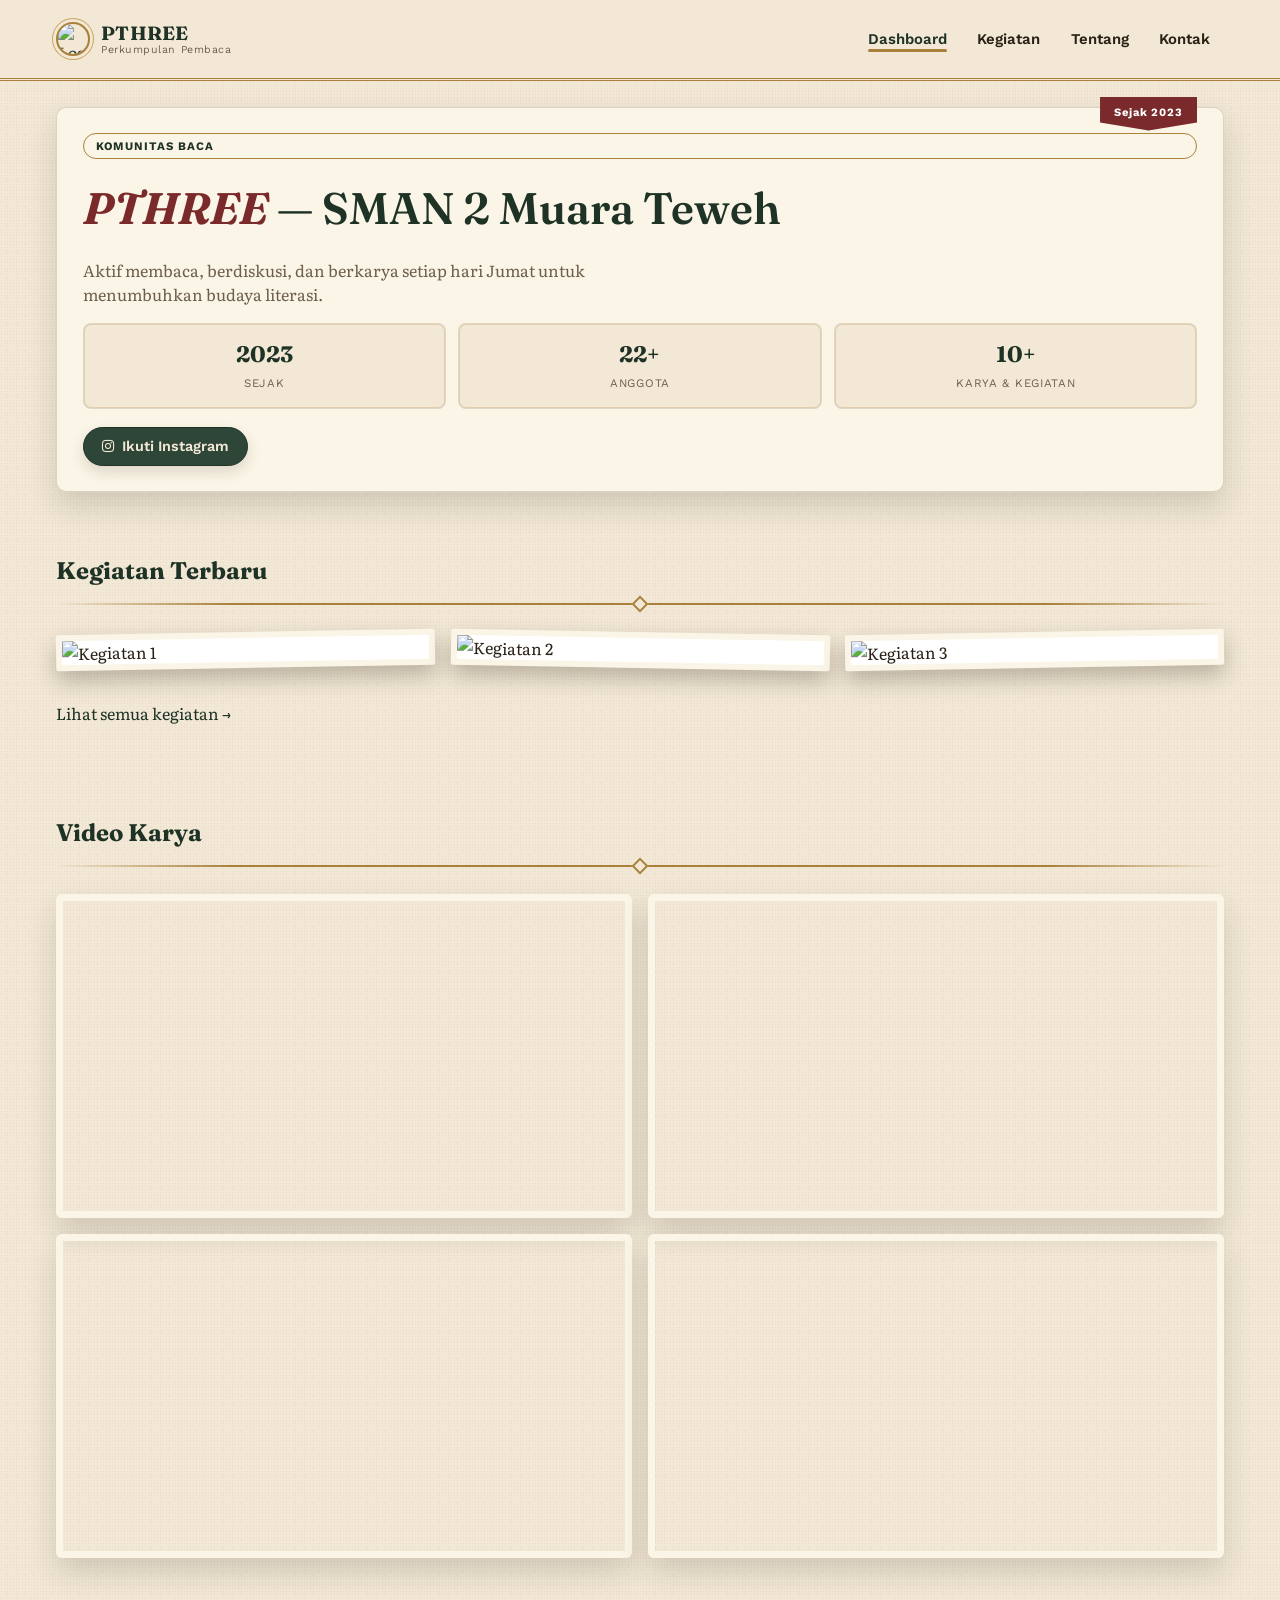
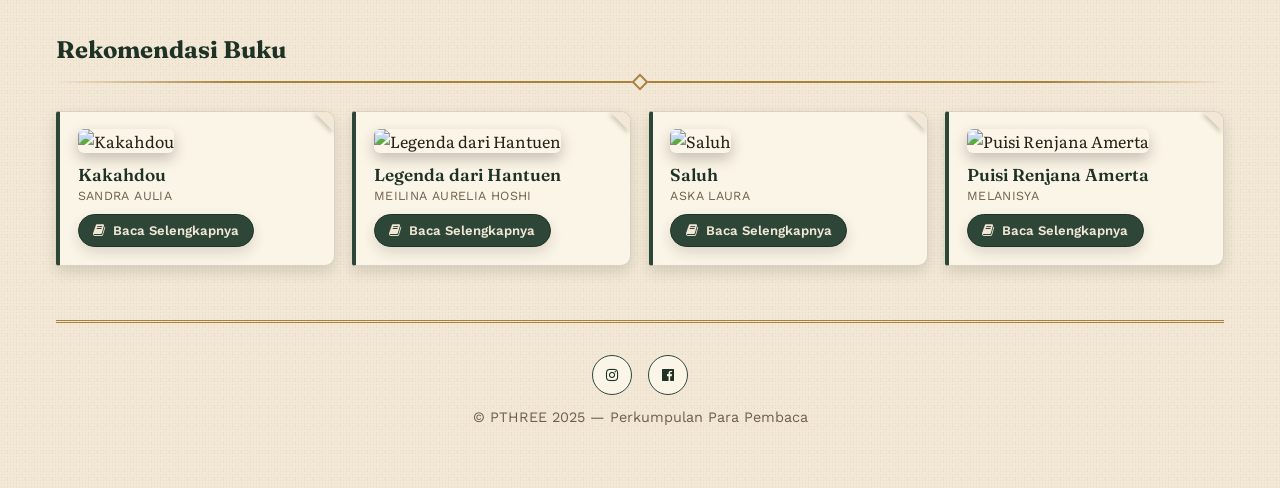
==== index.html @ 8088d846 "update ui" ====
<!DOCTYPE html>
<html lang="id">
<head>
  <meta charset="utf-8" />
  <meta name="viewport" content="width=device-width, initial-scale=1" />
  <title>PTHREE — Dashboard</title>
  <meta name="description" content="Dashboard PTHREE — Komunitas Baca SMAN 2 Muara Teweh">
  <link rel="preconnect" href="https://fonts.googleapis.com"><link rel="preconnect" href="https://fonts.gstatic.com" crossorigin>
  <link href="https://fonts.googleapis.com/css2?family=Fraunces:ital,wght@0,500;0,600;0,700;0,900;1,500;1,600&family=Literata:ital,wght@0,400;0,500;0,600;0,700;1,400&family=Work+Sans:wght@400;500;600;700&display=swap" rel="stylesheet">
  <link rel="stylesheet" href="https://cdnjs.cloudflare.com/ajax/libs/font-awesome/4.7.0/css/font-awesome.min.css">
  <style>
    :root{
      --paper:#F2E8D5; --card:#FBF5E7; --ink:#2A2016; --muted:#6E5F4C;
      --forest:#2E4638; --forest-dark:#1E3226;
      --brass:#A9813C; --brass-light:#C9A360; --burgundy:#7A2A2A;
      --border:1px solid rgba(42,32,22,.16); --border-soft:1px solid rgba(42,32,22,.09);
      --shadow:0 14px 30px rgba(42,32,22,.16); --shadow-sm:0 6px 14px rgba(42,32,22,.14);
      --radius:10px; --container:1200px; --ease:cubic-bezier(.22,.61,.36,1); --topbar-h:78px;
    }
    *{box-sizing:border-box}
    html{scroll-behavior:smooth;scroll-padding-top:var(--topbar-h)}
    body{
      margin:0;font-family:"Literata",Georgia,"Times New Roman",serif;color:var(--ink);
      background-color:var(--paper);
      background-image:
        radial-gradient(rgba(42,32,22,.05) 1px, transparent 1px),
        radial-gradient(rgba(42,32,22,.03) 1px, transparent 1px);
      background-size:3px 3px, 9px 9px; background-position:0 0, 3px 5px;
      max-width:100%;overflow-x:hidden;overscroll-behavior-x:none;touch-action:pan-y;
      -webkit-overflow-scrolling:touch;
    }
    a{color:var(--forest-dark);text-decoration:none} a:hover{text-decoration:underline}
    img,iframe{max-width:100%}
    .container{max-width:var(--container);margin:auto;padding:0 1rem}
    h1,h2,h3{font-family:"Fraunces",Georgia,serif;color:var(--forest-dark);margin:0}

    /* ===== Topbar — perpustakaan ===== */
    .topbar{position:sticky;top:0;z-index:60;background:var(--paper);border-bottom:3px double var(--brass)}
    .topbar-inner{display:flex;align-items:center;justify-content:space-between;min-height:var(--topbar-h)}
    .brand-wrap{display:inline-flex;align-items:center;gap:.7rem;text-decoration:none}
    .brand-logo{width:34px;height:34px;object-fit:cover;border-radius:50%;border:2px solid var(--brass);box-shadow:0 0 0 3px var(--paper),0 0 0 4px var(--brass-light)}
    .brand-block{display:flex;flex-direction:column;line-height:1.05}
    .brand{font-family:"Fraunces",serif;font-weight:700;font-size:1.2rem;color:var(--forest-dark);letter-spacing:.2px}
    .brand-tag{display:none;font-family:"Work Sans",sans-serif;font-size:.66rem;color:var(--muted);letter-spacing:.05em}
    @media (min-width:640px){.brand-tag{display:block}}

    .hamb{width:42px;height:42px;border-radius:8px;border:1px solid var(--brass);display:grid;place-content:center;background:var(--card);cursor:pointer}
    .hamb i{font-size:18px;color:var(--forest-dark)}

    .nav-inline{display:none;align-items:center;gap:.15rem}
    .nav-inline .nav-link{
      display:inline-block;padding:10px 14px;border-radius:6px;font-family:"Work Sans",sans-serif;
      font-weight:600;font-size:.93rem;color:var(--ink);position:relative;text-decoration:none
    }
    .nav-inline .nav-link:hover{background:rgba(46,70,56,.08);text-decoration:none;color:var(--forest-dark)}
    .nav-inline .nav-link.active{color:var(--forest-dark)}
    .nav-inline .nav-link.active::after{
      content:"";position:absolute;left:14px;right:14px;bottom:6px;height:3px;background:var(--brass);border-radius:2px
    }
    @media (min-width:900px){.nav-inline{display:flex}.hamb{display:none}}

    /* Drawer mobile — laci katalog */
    header .mobile-menu{position:fixed;inset:0;z-index:999;transform:none!important;opacity:1!important;background:transparent!important;pointer-events:none;display:block;visibility:hidden}
    header .mobile-menu.open{pointer-events:auto;visibility:visible;z-index:2000!important}
    .mobile-menu__backdrop{position:absolute;inset:0;background:rgba(20,16,10,.55);opacity:0;transition:opacity .25s var(--ease)}
    .mobile-menu.open .mobile-menu__backdrop{opacity:1}
    .mobile-menu__panel{
      position:absolute;top:0;right:0;height:100%;width:min(88vw,380px);
      background:var(--forest-dark);color:var(--paper);
      box-shadow:-16px 0 32px rgba(20,16,10,.35);border-left:3px solid var(--brass);
      transform:translateX(100%);transition:transform .35s var(--ease);
      display:flex;flex-direction:column;padding-bottom:env(safe-area-inset-bottom)
    }
    .mobile-menu.open .mobile-menu__panel{transform:translateX(0)}
    .mobile-menu__bar{display:flex;align-items:center;justify-content:space-between;padding:18px 16px;border-bottom:1px solid rgba(242,232,213,.18);font-family:"Fraunces",serif;font-weight:700}
    .mobile-menu__close{width:38px;height:38px;border-radius:8px;background:rgba(242,232,213,.08);border:1px solid rgba(242,232,213,.25);display:grid;place-content:center;cursor:pointer;color:var(--paper)}
    .mobile-menu__links{display:flex;flex-direction:column;gap:2px;padding:18px 14px 24px;overflow:auto}
    .mobile-menu__links a{
      display:block;padding:14px 12px;color:var(--paper);font-family:"Work Sans",sans-serif;
      font-weight:600;font-size:1.02rem;border-bottom:1px dashed rgba(242,232,213,.22);text-decoration:none
    }
    .mobile-menu__links a:hover{background:rgba(242,232,213,.06)}
    .mobile-menu__links a.active{border-left:3px solid var(--brass);background:rgba(242,232,213,.06);padding-left:9px}
    @media (min-width:900px){.mobile-menu{display:none!important}}
    @media (prefers-reduced-motion:reduce){.mobile-menu__backdrop,.mobile-menu__panel{transition:none}}
    .no-scroll{position:fixed;inset:0;overflow:hidden}

    /* ===== Konten ===== */
    main{padding:1rem 0}
    .section{padding:2.4rem 0}
    .sep{position:relative;height:2px;margin:1.1rem 0 1.7rem;background:linear-gradient(90deg,transparent,var(--brass) 15%,var(--brass) 85%,transparent)}
    .sep::after{content:"";position:absolute;left:50%;top:50%;width:8px;height:8px;background:var(--paper);border:2px solid var(--brass);transform:translate(-50%,-50%) rotate(45deg)}

    .eyebrow{
      display:inline-block;font-family:"Work Sans",sans-serif;font-weight:700;font-size:.72rem;
      letter-spacing:.09em;text-transform:uppercase;color:var(--forest-dark);
      background:var(--card);border:1px solid var(--brass);border-radius:999px;padding:.3rem .8rem
    }

    .hero{display:grid;gap:1rem;grid-template-columns:1fr;align-items:center;padding:1.6rem 0}
    .hero-card{
      background:var(--card);border:var(--border);border-radius:var(--radius);padding:1.6rem;
      display:grid;gap:1.1rem;box-shadow:var(--shadow);position:relative
    }
    .hero-card::before{
      content:"Sejak 2023";position:absolute;top:-11px;right:26px;background:var(--burgundy);color:#fff;
      font-family:"Work Sans",sans-serif;font-size:.7rem;font-weight:700;letter-spacing:.08em;
      padding:9px 14px 12px;box-shadow:var(--shadow-sm);
      clip-path:polygon(0 0,100% 0,100% 76%,50% 100%,0 76%)
    }
    .hero h1{font-size:clamp(1.9rem,2.2vw + 1rem,2.9rem);margin:.3rem 0;font-weight:600}
    .hero h1 b{font-style:italic;font-weight:700;color:var(--burgundy)}
    .hero p{color:var(--muted);margin:0;max-width:56ch}
    .stats{display:grid;gap:.8rem;grid-template-columns:repeat(3,1fr)}
    .stat{background:var(--paper);border:var(--border-soft);border-radius:8px;padding:1rem;text-align:center;box-shadow:inset 0 0 0 1px rgba(169,129,60,.25)}
    .stat b{display:block;font-family:"Fraunces",serif;font-size:1.4rem;color:var(--forest-dark)}
    .stat span{font-family:"Work Sans",sans-serif;font-size:.72rem;color:var(--muted);text-transform:uppercase;letter-spacing:.06em}

    .btn{
      display:inline-flex;align-items:center;gap:.5rem;background:var(--forest);color:var(--paper);
      border:1px solid var(--forest-dark);padding:.65rem 1.15rem;border-radius:999px;
      font-family:"Work Sans",sans-serif;font-weight:600;font-size:.9rem;text-decoration:none;
      box-shadow:var(--shadow-sm);transition:background .25s,transform .2s
    }
    .btn:hover{background:var(--forest-dark);text-decoration:none;transform:translateY(-1px)}

    .masonry{column-count:1;column-gap:1rem}
    .masonry img{width:100%;display:block;margin:0 0 1.1rem;border:6px solid var(--card);border-radius:2px;box-shadow:0 10px 22px rgba(42,32,22,.28);background:#fff}
    .masonry img:nth-child(odd){transform:rotate(-1deg)}
    .masonry img:nth-child(even){transform:rotate(1deg)}
    .masonry img:hover{transform:rotate(0);transition:transform .25s var(--ease)}
    @media (min-width:640px){.masonry{column-count:2}}
    @media (min-width:1024px){.masonry{column-count:3}}

    .video-grid{display:grid;gap:1rem;grid-template-columns:1fr}
    .video-grid iframe{width:100%;aspect-ratio:16/9;border:7px solid var(--card);border-radius:6px;box-shadow:var(--shadow)}
    @media (min-width:768px){.video-grid{grid-template-columns:1fr 1fr}}

    .book-grid{display:grid;gap:1.1rem;grid-template-columns:repeat(auto-fit,minmax(220px,1fr))}
    .book{
      background:var(--card);border:var(--border);border-left:4px solid var(--forest);
      border-radius:3px 10px 10px 3px;padding:1.1rem;box-shadow:var(--shadow-sm);
      position:relative;overflow:hidden;transition:transform .2s
    }
    .book:hover{transform:translateY(-3px)}
    .book::after{
      content:"";position:absolute;top:0;right:0;width:0;height:0;
      border-style:solid;border-width:0 20px 20px 0;border-color:transparent var(--paper) transparent transparent;
      filter:drop-shadow(-2px 2px 2px rgba(42,32,22,.2))
    }
    .book img{width:100%;border-radius:6px;aspect-ratio:3/4;object-fit:cover;box-shadow:0 6px 14px rgba(42,32,22,.25)}
    .book h3{margin:.7rem 0 .15rem;font-size:1.08rem;font-weight:600}
    .book p{margin:0;color:var(--muted);font-family:"Work Sans",sans-serif;font-size:.78rem;letter-spacing:.03em;text-transform:uppercase}
    .book .btn{margin-top:.7rem;font-size:.82rem;padding:.5rem .9rem}

    footer{text-align:center;padding:2rem 0 3rem;color:var(--muted);border-top:3px double var(--brass);margin-top:1rem;font-family:"Work Sans",sans-serif;font-size:.9rem}
    .social{margin-bottom:.6rem}
    .social a{margin:0 .35rem;display:inline-grid;place-content:center;width:40px;height:40px;border-radius:50%;border:1px solid var(--forest);color:var(--forest-dark);background:var(--card);transition:background .2s,color .2s}
    .social a:hover{background:var(--forest);color:var(--paper)}

    .reveal{opacity:0;transform:translateY(14px);transition:opacity .55s var(--ease),transform .55s var(--ease)}
    .reveal.visible{opacity:1;transform:none}
    .reveal-stagger>*{opacity:0;transform:translateY(12px);transition:opacity .6s var(--ease),transform .6s var(--ease)}
    .reveal-stagger.visible>*{opacity:1;transform:none}
    .reveal-stagger.visible>*:nth-child(1){transition-delay:.05s}
    .reveal-stagger.visible>*:nth-child(2){transition-delay:.12s}
    .reveal-stagger.visible>*:nth-child(3){transition-delay:.19s}
    .reveal-stagger.visible>*:nth-child(4){transition-delay:.26s}
    .reveal-stagger.visible>*:nth-child(5){transition-delay:.33s}
    body.page-enter{animation:pageIn .35s var(--ease) both}
    body.page-exit{animation:pageOut .22s var(--ease) both}
    @keyframes pageIn{from{opacity:0;transform:translateY(8px)}to{opacity:1;transform:none}}
    @keyframes pageOut{to{opacity:0;transform:translateY(6px)}}

    @media (max-width:899.98px){
      .topbar{position:fixed!important;top:0;left:0;right:0;z-index:1000}
      body{padding-top:var(--topbar-h)}
    }

    #backToTop{
      position:fixed;bottom:24px;right:24px;width:46px;height:52px;border:none;cursor:pointer;
      background:var(--forest);color:var(--paper);font-size:17px;box-shadow:var(--shadow-sm);
      opacity:0;visibility:hidden;transition:opacity .3s,visibility .3s,transform .3s;z-index:1000;
      clip-path:polygon(0 0,100% 0,100% 100%,50% 86%,0 100%);border-radius:6px 6px 0 0
    }
    #backToTop:hover{background:var(--forest-dark);transform:translateY(-3px)}
    #backToTop.show{opacity:1;visibility:visible}
  </style>
</head>
<body>
  <header class="topbar">
    <div class="container topbar-inner">
      <a href="index.html" class="brand-wrap" aria-label="Beranda PTHREE">
        <img src="https://i.imgur.com/u2k2fsE.jpg" alt="Logo PTHREE" class="brand-logo">
        <span class="brand-block"><span class="brand">PTHREE</span><span class="brand-tag">Perkumpulan Pembaca</span></span>
      </a>

      <nav class="nav-inline" aria-label="Navigasi utama">
        <a class="nav-link active" href="index.html" aria-current="page">Dashboard</a>
        <a class="nav-link" href="kegiatan.html">Kegiatan</a>
        <a class="nav-link" href="tentang.html">Tentang</a>
        <a class="nav-link" href="kontak.html">Kontak</a>
      </nav>

      <button class="hamb" id="hamb" aria-label="Buka menu" aria-controls="menu" aria-expanded="false">
        <i class="fa fa-bars"></i>
      </button>
    </div>

    <nav class="mobile-menu" id="menu" aria-label="Navigasi seluler" aria-hidden="true">
      <div class="mobile-menu__backdrop" data-close></div>
      <div class="mobile-menu__panel" role="dialog" aria-modal="true" aria-labelledby="mobileMenuTitle">
        <div class="mobile-menu__bar">
          <strong id="mobileMenuTitle">PTHREE</strong>
          <button class="mobile-menu__close" id="closeMenu" aria-label="Tutup menu" data-close>
            <i class="fa fa-close" aria-hidden="true"></i>
          </button>
        </div>
        <div class="mobile-menu__links">
          <a class="active" href="index.html" aria-current="page">Dashboard</a>
          <a href="kegiatan.html">Kegiatan</a>
          <a href="tentang.html">Tentang</a>
          <a href="kontak.html">Kontak</a>
        </div>
      </div>
    </nav>
  </header>

  <main class="container">
    <!-- HERO -->
    <section class="hero reveal-stagger" id="home">
      <div class="hero-card reveal-stagger">
        <span class="eyebrow reveal">Komunitas Baca</span>
        <h1 class="reveal"><b>PTHREE</b> — SMAN 2 Muara Teweh</h1>
        <p class="reveal">Aktif membaca, berdiskusi, dan berkarya setiap hari Jumat untuk menumbuhkan budaya literasi.</p>
        <div class="stats reveal-stagger">
          <div class="stat"><b>2023</b><span>Sejak</span></div>
          <div class="stat"><b>22+</b><span>Anggota</span></div>
          <div class="stat"><b>10+</b><span>Karya & Kegiatan</span></div>
        </div>
        <div class="reveal"><a class="btn" href="https://www.instagram.com/pthree.smada" target="_blank" rel="noopener"><i class="fa fa-instagram"></i> Ikuti Instagram</a></div>
      </div>
    </section>

    <!-- KEGIATAN (ringkas) -->
    <section class="section reveal" id="kegiatan">
      <h2>Kegiatan Terbaru</h2>
      <div class="sep"></div>
      <div class="masonry">
        <img src="https://ik.imagekit.io/3fgrgeqi6z/WhatsApp%20Image%202025-02-06%20at%2013.58.08_e13edae4.jpg?updatedAt=1761223838127" alt="Kegiatan 1" loading="lazy" decoding="async">
        <img src="https://ik.imagekit.io/3fgrgeqi6z/WhatsApp%20Image%202024-11-26%20at%2016.50.57_e0c09027.jpg?updatedAt=1761224200756" alt="Kegiatan 2" loading="lazy" decoding="async">
        <img src="https://i.imgur.com/VwV8I4m.jpeg" alt="Kegiatan 3" loading="lazy" decoding="async">
      </div>
      <p><a href="kegiatan.html">Lihat semua kegiatan →</a></p>
    </section>

    <!-- KARYA (YouTube) -->
    <section class="section reveal" id="karya">
      <h2>Video Karya</h2>
      <div class="sep"></div>
      <div class="video-grid reveal-stagger">
        <iframe loading="lazy" src="https://www.youtube.com/embed/L-dse6L49-k" title="Video 1 PTHREE" allow="accelerometer; clipboard-write; encrypted-media; gyroscope; picture-in-picture; web-share" allowfullscreen></iframe>
        <iframe loading="lazy" src="https://www.youtube.com/embed/Ag1SyxpAzCU" title="Video 2 PTHREE" allow="accelerometer; clipboard-write; encrypted-media; gyroscope; picture-in-picture; web-share" allowfullscreen></iframe>
        <iframe loading="lazy" src="https://www.youtube.com/embed/gSqJbFacvMM?si=sKNXov8zYvpnju9w" title="Video 3 PTHREE" allow="accelerometer; clipboard-write; encrypted-media; gyroscope; picture-in-picture; web-share" allowfullscreen></iframe>
        <iframe loading="lazy" src="https://www.youtube.com/embed/PxhBMUCStkA" title="Video 3 PTHREE" allow="accelerometer; clipboard-write; encrypted-media; gyroscope; picture-in-picture; web-share" allowfullscreen></iframe>
      </div>
    </section>

    <!-- REKOMENDASI BUKU -->
    <section class="section reveal" id="buku">
      <h2>Rekomendasi Buku</h2>
      <div class="sep"></div>
      <div class="book-grid reveal-stagger">
        <article class="book">
          <img src="https://i.imgur.com/WokBkPp.jpeg" alt="Kakahdou" loading="lazy" decoding="async">
          <h3>Kakahdou</h3>
          <p>Sandra Aulia</p>
          <a class="btn" href="https://read.bookcreator.com/library/-O89XanKt2l1UbYrNg1B/book/9NmOUzEIRSGPL139h8eQqw/W6RE4i3pRWmgth-Z_l5oyg" target="_blank" rel="noopener">
            <i class="fa fa-book"></i> Baca Selengkapnya
          </a>
        </article>

        <article class="book">
          <img src="https://i.imgur.com/l7TcVrm.jpeg" alt="Legenda dari Hantuen" loading="lazy" decoding="async">
          <h3>Legenda dari Hantuen</h3>
          <p>Meilina Aurelia Hoshi</p>
          <a class="btn" href="http://read.bookcreator.com/library/-O89XanKt2l1UbYrNg1B/book/NZAdHgM3QsafA3XnwsT9wQ/vAgCASS_RAG0Pe42kObOCA" target="_blank" rel="noopener">
            <i class="fa fa-book"></i> Baca Selengkapnya
          </a>
        </article>

        <article class="book">
          <img src="https://i.imgur.com/rXRC0V9.jpeg" alt="Saluh" loading="lazy" decoding="async">
          <h3>Saluh</h3>
          <p>Aska Laura</p>
          <a class="btn" href="https://read.bookcreator.com/library/-O89XanKt2l1UbYrNg1B/book/8BWLmWr9TEWTRRvcw-kvVA/EK3QjNtEQP-TvaJhEKd7Yg" target="_blank" rel="noopener">
            <i class="fa fa-book"></i> Baca Selengkapnya
          </a>
        </article>

        <article class="book">
          <img src="https://i.imgur.com/fInucKx.jpeg" alt="Puisi Renjana Amerta" loading="lazy" decoding="async">
          <h3>Puisi Renjana Amerta</h3>
          <p>Melanisya</p>
          <a class="btn" href="https://read.bookcreator.com/library/-O89XanKt2l1UbYrNg1B/book/wwIrbUqtQvmNk4UcUGKiwQ/OpgBtw14S_K_SRLsNr1I9Q" target="_blank" rel="noopener">
            <i class="fa fa-book"></i> Baca Selengkapnya
          </a>
        </article>
      </div>
    </section>

    <footer class="reveal">
      <div class="social">
        <a href="https://www.instagram.com/pthree.smada" target="_blank" aria-label="Instagram"><i class="fa fa-instagram"></i></a>
        <a href="https://www.facebook.com/profile.php?id=61551546172231&mibextid=ZbWKwL" target="_blank" aria-label="Facebook"><i class="fa fa-facebook-official"></i></a>
      </div>
      <p>© PTHREE 2025 — Perkumpulan Para Pembaca</p>
    </footer>
  </main>
  <button id="backToTop" aria-label="Kembali ke atas">
    <i class="fa fa-arrow-up"></i>
  </button>
  <script>
function bindMenu(){
  const hamb = document.getElementById('hamb');
  const menu = document.getElementById('menu');
  if (!hamb || !menu) return;

  const panel    = menu.querySelector('.mobile-menu__panel') || menu;
  const backdrop = menu.querySelector('.mobile-menu__backdrop');
  let lastFocus  = null;
  let lastScrollY = 0;

  const focusableSel = 'a[href], button:not([disabled]), [tabindex]:not([tabindex="-1"])';

  function trapFocus(e){
    if (e.key !== 'Tab') return;
    const nodes = panel.querySelectorAll(focusableSel);
    if (!nodes.length) return;
    const first = nodes[0];
    const last  = nodes[nodes.length - 1];
    if (e.shiftKey && document.activeElement === first){ e.preventDefault(); last.focus(); }
    else if (!e.shiftKey && document.activeElement === last){ e.preventDefault(); first.focus(); }
  }

  function onKeydown(e){ if (e.key === 'Escape') closeMenu(); trapFocus(e); }

  function openMenu(){
    menu.classList.add('open');
    menu.setAttribute('aria-hidden','false');
    hamb.setAttribute('aria-expanded','true');
    lastFocus = document.activeElement;
    lastScrollY = window.scrollY || 0;
    document.body.classList.add('no-scroll');
    document.body.style.top = -lastScrollY + 'px';
    const firstFocusable = panel.querySelector('[data-autofocus]') || panel.querySelector(focusableSel);
    if (firstFocusable) firstFocusable.focus({ preventScroll:true });
    document.addEventListener('keydown', onKeydown);
  }

  function closeMenu(){
    menu.classList.remove('open');
    menu.setAttribute('aria-hidden','true');
    hamb.setAttribute('aria-expanded','false');
    document.body.classList.remove('no-scroll');
    document.body.style.top = '';
    window.scrollTo(0, lastScrollY);
    document.removeEventListener('keydown', onKeydown);
    if (lastFocus && lastFocus.focus) lastFocus.focus({ preventScroll:true });
  }

  hamb.addEventListener('click', openMenu);
  menu.addEventListener('click', (e)=>{
    if (e.target.closest('[data-close]')) { closeMenu(); return; }
    const link = e.target.closest('a[href]');
    if (link) closeMenu();
  });
  if (backdrop) backdrop.addEventListener('click', closeMenu);
}

function initReveals(){
  const els = document.querySelectorAll('.reveal, .reveal-stagger');
  if (!els.length) return;
  const io = new IntersectionObserver((entries)=>{
    entries.forEach(ent=>{ if(ent.isIntersecting){ ent.target.classList.add('visible'); io.unobserve(ent.target);} });
  }, { threshold:.18, rootMargin:"0px 0px -10% 0px" });
  els.forEach(el=>io.observe(el));
}

function initSliderIfExists(){ /* halaman ini tidak punya slider */ }

function initPageTransitions(){
  document.body.classList.add('page-enter');
  const isInternal=(a)=>{ try{ return a.origin===location.origin && !a.hasAttribute('download') && !a.target; }catch{return false;} };
  document.addEventListener('click',(e)=>{
    const a=e.target.closest('a'); if(!a) return;
    const href=a.getAttribute('href')||''; if(href.startsWith('#')) return; if(!isInternal(a)) return;
    if(e.metaKey||e.ctrlKey||e.shiftKey||e.altKey||e.button===1) return;
    e.preventDefault(); document.body.classList.add('page-exit'); setTimeout(()=>{ window.location.href=a.href; },220);
  });
}

bindMenu();
initReveals();
initSliderIfExists();
initPageTransitions();

const backToTop = document.getElementById('backToTop');
if(backToTop){
  window.addEventListener('scroll', ()=>{
    if(window.scrollY > 400) backToTop.classList.add('show');
    else backToTop.classList.remove('show');
  });
  backToTop.addEventListener('click', ()=>{
    window.scrollTo({top:0, behavior:'smooth'});
  });
}
  </script>
</body>
</html>
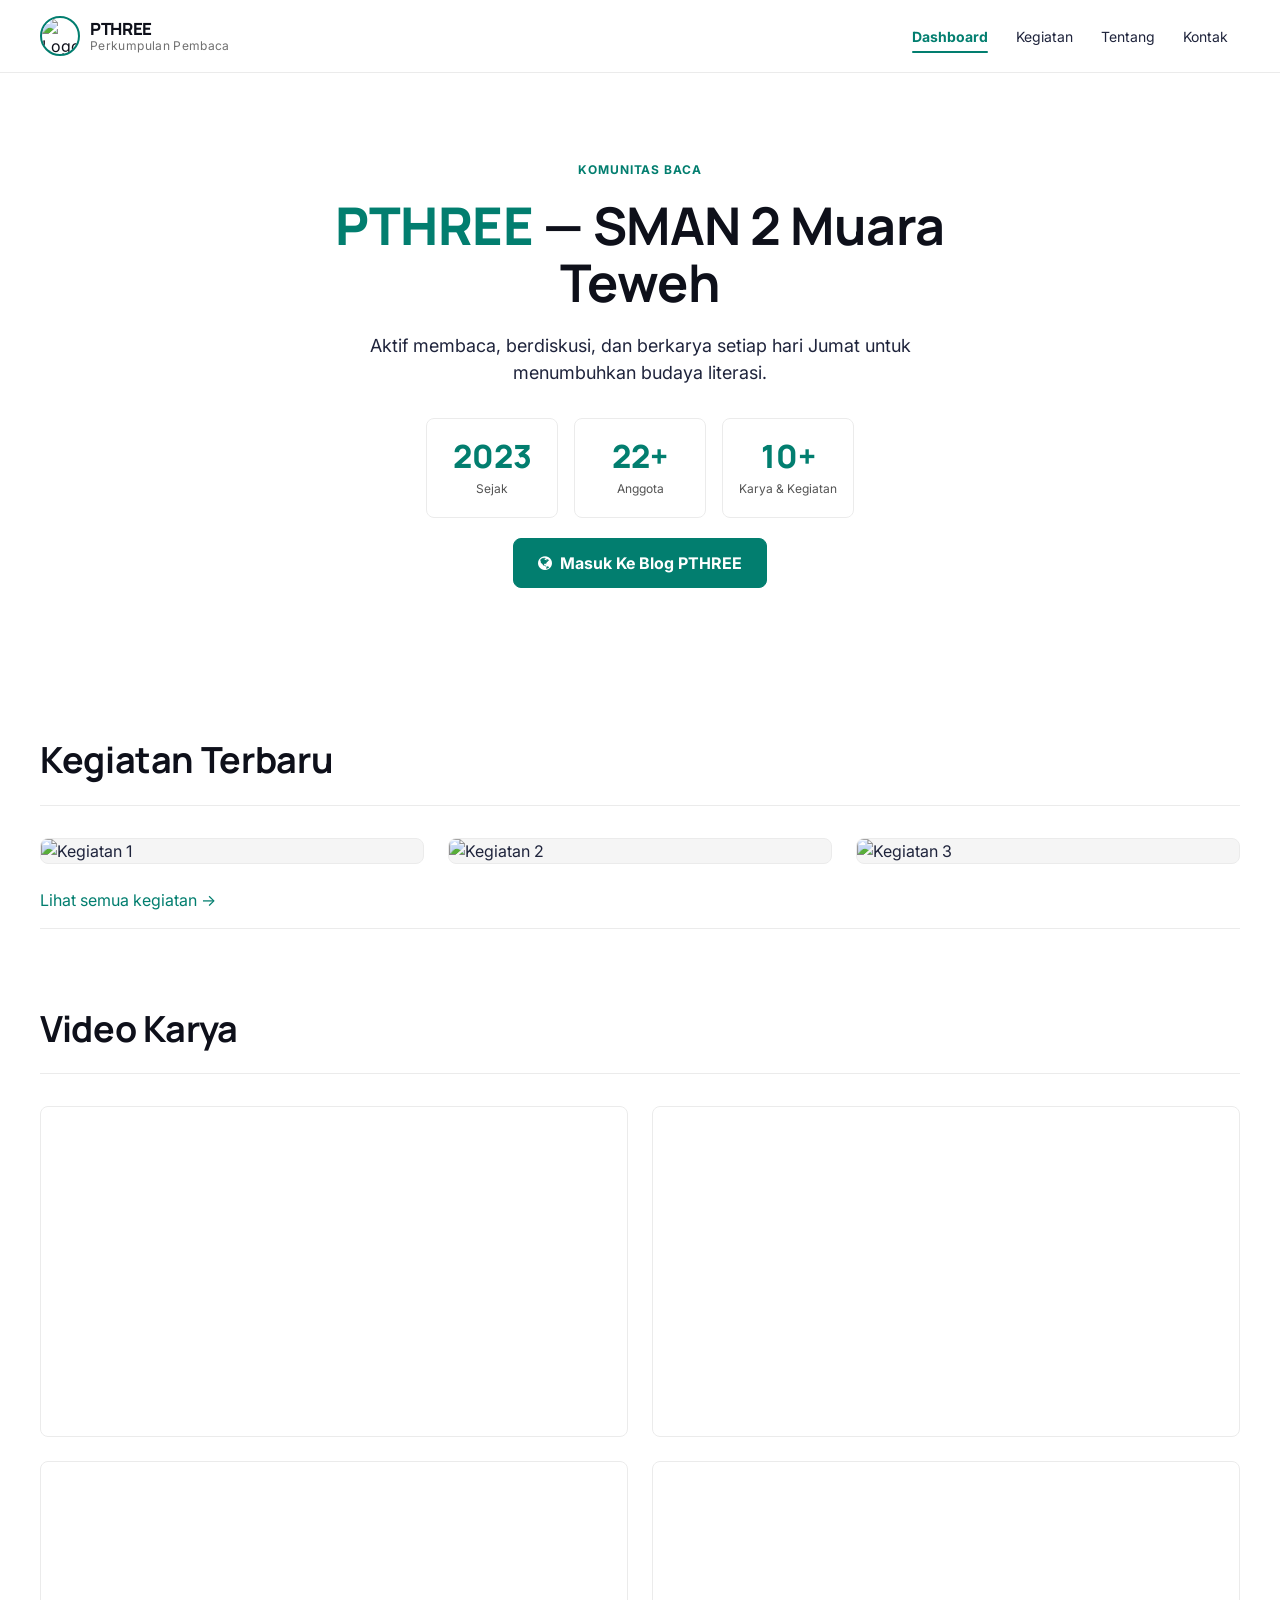
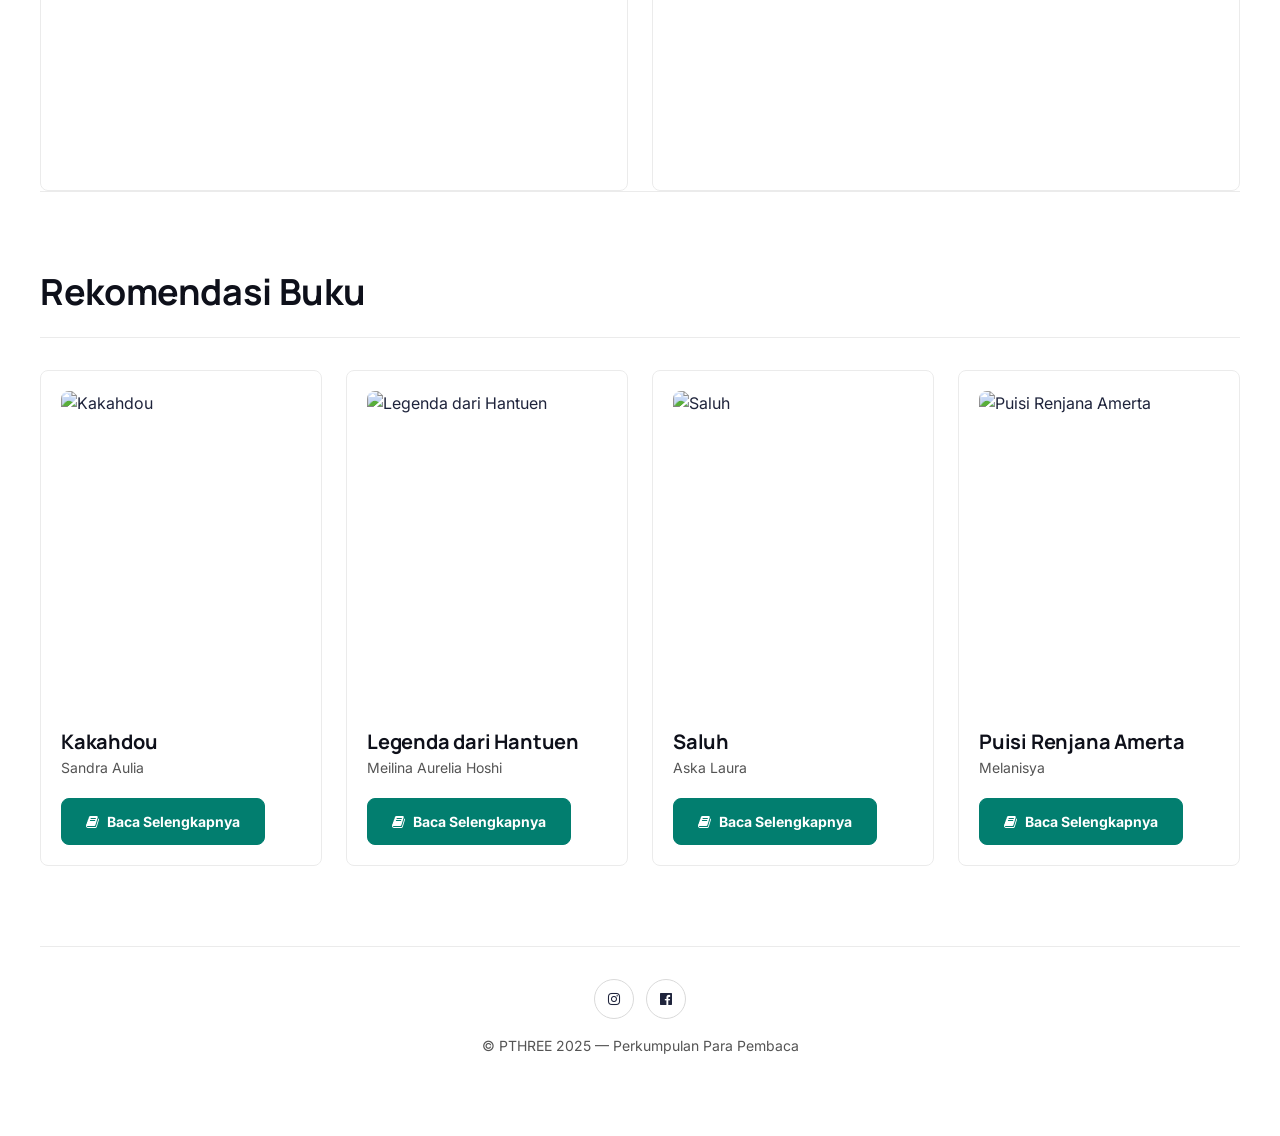
==== commit 267f1577: "pth : update design" ====
--- a/index.html
+++ b/index.html
@@ -3,189 +3,14 @@
 <head>
   <meta charset="utf-8" />
   <meta name="viewport" content="width=device-width, initial-scale=1" />
+  <link rel="icon" type="image/jpeg" href="https://i.imgur.com/u2k2fsE.jpg">
+  <link rel="apple-touch-icon" href="https://i.imgur.com/u2k2fsE.jpg">
   <title>PTHREE — Dashboard</title>
   <meta name="description" content="Dashboard PTHREE — Komunitas Baca SMAN 2 Muara Teweh">
   <link rel="preconnect" href="https://fonts.googleapis.com"><link rel="preconnect" href="https://fonts.gstatic.com" crossorigin>
-  <link href="https://fonts.googleapis.com/css2?family=Fraunces:ital,wght@0,500;0,600;0,700;0,900;1,500;1,600&family=Literata:ital,wght@0,400;0,500;0,600;0,700;1,400&family=Work+Sans:wght@400;500;600;700&display=swap" rel="stylesheet">
+  <link href="https://fonts.googleapis.com/css2?family=Inter:wght@400;500;600;700&family=Manrope:wght@700;800&display=swap" rel="stylesheet">
   <link rel="stylesheet" href="https://cdnjs.cloudflare.com/ajax/libs/font-awesome/4.7.0/css/font-awesome.min.css">
-  <style>
-    :root{
-      --paper:#F2E8D5; --card:#FBF5E7; --ink:#2A2016; --muted:#6E5F4C;
-      --forest:#2E4638; --forest-dark:#1E3226;
-      --brass:#A9813C; --brass-light:#C9A360; --burgundy:#7A2A2A;
-      --border:1px solid rgba(42,32,22,.16); --border-soft:1px solid rgba(42,32,22,.09);
-      --shadow:0 14px 30px rgba(42,32,22,.16); --shadow-sm:0 6px 14px rgba(42,32,22,.14);
-      --radius:10px; --container:1200px; --ease:cubic-bezier(.22,.61,.36,1); --topbar-h:78px;
-    }
-    *{box-sizing:border-box}
-    html{scroll-behavior:smooth;scroll-padding-top:var(--topbar-h)}
-    body{
-      margin:0;font-family:"Literata",Georgia,"Times New Roman",serif;color:var(--ink);
-      background-color:var(--paper);
-      background-image:
-        radial-gradient(rgba(42,32,22,.05) 1px, transparent 1px),
-        radial-gradient(rgba(42,32,22,.03) 1px, transparent 1px);
-      background-size:3px 3px, 9px 9px; background-position:0 0, 3px 5px;
-      max-width:100%;overflow-x:hidden;overscroll-behavior-x:none;touch-action:pan-y;
-      -webkit-overflow-scrolling:touch;
-    }
-    a{color:var(--forest-dark);text-decoration:none} a:hover{text-decoration:underline}
-    img,iframe{max-width:100%}
-    .container{max-width:var(--container);margin:auto;padding:0 1rem}
-    h1,h2,h3{font-family:"Fraunces",Georgia,serif;color:var(--forest-dark);margin:0}
-
-    /* ===== Topbar — perpustakaan ===== */
-    .topbar{position:sticky;top:0;z-index:60;background:var(--paper);border-bottom:3px double var(--brass)}
-    .topbar-inner{display:flex;align-items:center;justify-content:space-between;min-height:var(--topbar-h)}
-    .brand-wrap{display:inline-flex;align-items:center;gap:.7rem;text-decoration:none}
-    .brand-logo{width:34px;height:34px;object-fit:cover;border-radius:50%;border:2px solid var(--brass);box-shadow:0 0 0 3px var(--paper),0 0 0 4px var(--brass-light)}
-    .brand-block{display:flex;flex-direction:column;line-height:1.05}
-    .brand{font-family:"Fraunces",serif;font-weight:700;font-size:1.2rem;color:var(--forest-dark);letter-spacing:.2px}
-    .brand-tag{display:none;font-family:"Work Sans",sans-serif;font-size:.66rem;color:var(--muted);letter-spacing:.05em}
-    @media (min-width:640px){.brand-tag{display:block}}
-
-    .hamb{width:42px;height:42px;border-radius:8px;border:1px solid var(--brass);display:grid;place-content:center;background:var(--card);cursor:pointer}
-    .hamb i{font-size:18px;color:var(--forest-dark)}
-
-    .nav-inline{display:none;align-items:center;gap:.15rem}
-    .nav-inline .nav-link{
-      display:inline-block;padding:10px 14px;border-radius:6px;font-family:"Work Sans",sans-serif;
-      font-weight:600;font-size:.93rem;color:var(--ink);position:relative;text-decoration:none
-    }
-    .nav-inline .nav-link:hover{background:rgba(46,70,56,.08);text-decoration:none;color:var(--forest-dark)}
-    .nav-inline .nav-link.active{color:var(--forest-dark)}
-    .nav-inline .nav-link.active::after{
-      content:"";position:absolute;left:14px;right:14px;bottom:6px;height:3px;background:var(--brass);border-radius:2px
-    }
-    @media (min-width:900px){.nav-inline{display:flex}.hamb{display:none}}
-
-    /* Drawer mobile — laci katalog */
-    header .mobile-menu{position:fixed;inset:0;z-index:999;transform:none!important;opacity:1!important;background:transparent!important;pointer-events:none;display:block;visibility:hidden}
-    header .mobile-menu.open{pointer-events:auto;visibility:visible;z-index:2000!important}
-    .mobile-menu__backdrop{position:absolute;inset:0;background:rgba(20,16,10,.55);opacity:0;transition:opacity .25s var(--ease)}
-    .mobile-menu.open .mobile-menu__backdrop{opacity:1}
-    .mobile-menu__panel{
-      position:absolute;top:0;right:0;height:100%;width:min(88vw,380px);
-      background:var(--forest-dark);color:var(--paper);
-      box-shadow:-16px 0 32px rgba(20,16,10,.35);border-left:3px solid var(--brass);
-      transform:translateX(100%);transition:transform .35s var(--ease);
-      display:flex;flex-direction:column;padding-bottom:env(safe-area-inset-bottom)
-    }
-    .mobile-menu.open .mobile-menu__panel{transform:translateX(0)}
-    .mobile-menu__bar{display:flex;align-items:center;justify-content:space-between;padding:18px 16px;border-bottom:1px solid rgba(242,232,213,.18);font-family:"Fraunces",serif;font-weight:700}
-    .mobile-menu__close{width:38px;height:38px;border-radius:8px;background:rgba(242,232,213,.08);border:1px solid rgba(242,232,213,.25);display:grid;place-content:center;cursor:pointer;color:var(--paper)}
-    .mobile-menu__links{display:flex;flex-direction:column;gap:2px;padding:18px 14px 24px;overflow:auto}
-    .mobile-menu__links a{
-      display:block;padding:14px 12px;color:var(--paper);font-family:"Work Sans",sans-serif;
-      font-weight:600;font-size:1.02rem;border-bottom:1px dashed rgba(242,232,213,.22);text-decoration:none
-    }
-    .mobile-menu__links a:hover{background:rgba(242,232,213,.06)}
-    .mobile-menu__links a.active{border-left:3px solid var(--brass);background:rgba(242,232,213,.06);padding-left:9px}
-    @media (min-width:900px){.mobile-menu{display:none!important}}
-    @media (prefers-reduced-motion:reduce){.mobile-menu__backdrop,.mobile-menu__panel{transition:none}}
-    .no-scroll{position:fixed;inset:0;overflow:hidden}
-
-    /* ===== Konten ===== */
-    main{padding:1rem 0}
-    .section{padding:2.4rem 0}
-    .sep{position:relative;height:2px;margin:1.1rem 0 1.7rem;background:linear-gradient(90deg,transparent,var(--brass) 15%,var(--brass) 85%,transparent)}
-    .sep::after{content:"";position:absolute;left:50%;top:50%;width:8px;height:8px;background:var(--paper);border:2px solid var(--brass);transform:translate(-50%,-50%) rotate(45deg)}
-
-    .eyebrow{
-      display:inline-block;font-family:"Work Sans",sans-serif;font-weight:700;font-size:.72rem;
-      letter-spacing:.09em;text-transform:uppercase;color:var(--forest-dark);
-      background:var(--card);border:1px solid var(--brass);border-radius:999px;padding:.3rem .8rem
-    }
-
-    .hero{display:grid;gap:1rem;grid-template-columns:1fr;align-items:center;padding:1.6rem 0}
-    .hero-card{
-      background:var(--card);border:var(--border);border-radius:var(--radius);padding:1.6rem;
-      display:grid;gap:1.1rem;box-shadow:var(--shadow);position:relative
-    }
-    .hero-card::before{
-      content:"Sejak 2023";position:absolute;top:-11px;right:26px;background:var(--burgundy);color:#fff;
-      font-family:"Work Sans",sans-serif;font-size:.7rem;font-weight:700;letter-spacing:.08em;
-      padding:9px 14px 12px;box-shadow:var(--shadow-sm);
-      clip-path:polygon(0 0,100% 0,100% 76%,50% 100%,0 76%)
-    }
-    .hero h1{font-size:clamp(1.9rem,2.2vw + 1rem,2.9rem);margin:.3rem 0;font-weight:600}
-    .hero h1 b{font-style:italic;font-weight:700;color:var(--burgundy)}
-    .hero p{color:var(--muted);margin:0;max-width:56ch}
-    .stats{display:grid;gap:.8rem;grid-template-columns:repeat(3,1fr)}
-    .stat{background:var(--paper);border:var(--border-soft);border-radius:8px;padding:1rem;text-align:center;box-shadow:inset 0 0 0 1px rgba(169,129,60,.25)}
-    .stat b{display:block;font-family:"Fraunces",serif;font-size:1.4rem;color:var(--forest-dark)}
-    .stat span{font-family:"Work Sans",sans-serif;font-size:.72rem;color:var(--muted);text-transform:uppercase;letter-spacing:.06em}
-
-    .btn{
-      display:inline-flex;align-items:center;gap:.5rem;background:var(--forest);color:var(--paper);
-      border:1px solid var(--forest-dark);padding:.65rem 1.15rem;border-radius:999px;
-      font-family:"Work Sans",sans-serif;font-weight:600;font-size:.9rem;text-decoration:none;
-      box-shadow:var(--shadow-sm);transition:background .25s,transform .2s
-    }
-    .btn:hover{background:var(--forest-dark);text-decoration:none;transform:translateY(-1px)}
-
-    .masonry{column-count:1;column-gap:1rem}
-    .masonry img{width:100%;display:block;margin:0 0 1.1rem;border:6px solid var(--card);border-radius:2px;box-shadow:0 10px 22px rgba(42,32,22,.28);background:#fff}
-    .masonry img:nth-child(odd){transform:rotate(-1deg)}
-    .masonry img:nth-child(even){transform:rotate(1deg)}
-    .masonry img:hover{transform:rotate(0);transition:transform .25s var(--ease)}
-    @media (min-width:640px){.masonry{column-count:2}}
-    @media (min-width:1024px){.masonry{column-count:3}}
-
-    .video-grid{display:grid;gap:1rem;grid-template-columns:1fr}
-    .video-grid iframe{width:100%;aspect-ratio:16/9;border:7px solid var(--card);border-radius:6px;box-shadow:var(--shadow)}
-    @media (min-width:768px){.video-grid{grid-template-columns:1fr 1fr}}
-
-    .book-grid{display:grid;gap:1.1rem;grid-template-columns:repeat(auto-fit,minmax(220px,1fr))}
-    .book{
-      background:var(--card);border:var(--border);border-left:4px solid var(--forest);
-      border-radius:3px 10px 10px 3px;padding:1.1rem;box-shadow:var(--shadow-sm);
-      position:relative;overflow:hidden;transition:transform .2s
-    }
-    .book:hover{transform:translateY(-3px)}
-    .book::after{
-      content:"";position:absolute;top:0;right:0;width:0;height:0;
-      border-style:solid;border-width:0 20px 20px 0;border-color:transparent var(--paper) transparent transparent;
-      filter:drop-shadow(-2px 2px 2px rgba(42,32,22,.2))
-    }
-    .book img{width:100%;border-radius:6px;aspect-ratio:3/4;object-fit:cover;box-shadow:0 6px 14px rgba(42,32,22,.25)}
-    .book h3{margin:.7rem 0 .15rem;font-size:1.08rem;font-weight:600}
-    .book p{margin:0;color:var(--muted);font-family:"Work Sans",sans-serif;font-size:.78rem;letter-spacing:.03em;text-transform:uppercase}
-    .book .btn{margin-top:.7rem;font-size:.82rem;padding:.5rem .9rem}
-
-    footer{text-align:center;padding:2rem 0 3rem;color:var(--muted);border-top:3px double var(--brass);margin-top:1rem;font-family:"Work Sans",sans-serif;font-size:.9rem}
-    .social{margin-bottom:.6rem}
-    .social a{margin:0 .35rem;display:inline-grid;place-content:center;width:40px;height:40px;border-radius:50%;border:1px solid var(--forest);color:var(--forest-dark);background:var(--card);transition:background .2s,color .2s}
-    .social a:hover{background:var(--forest);color:var(--paper)}
-
-    .reveal{opacity:0;transform:translateY(14px);transition:opacity .55s var(--ease),transform .55s var(--ease)}
-    .reveal.visible{opacity:1;transform:none}
-    .reveal-stagger>*{opacity:0;transform:translateY(12px);transition:opacity .6s var(--ease),transform .6s var(--ease)}
-    .reveal-stagger.visible>*{opacity:1;transform:none}
-    .reveal-stagger.visible>*:nth-child(1){transition-delay:.05s}
-    .reveal-stagger.visible>*:nth-child(2){transition-delay:.12s}
-    .reveal-stagger.visible>*:nth-child(3){transition-delay:.19s}
-    .reveal-stagger.visible>*:nth-child(4){transition-delay:.26s}
-    .reveal-stagger.visible>*:nth-child(5){transition-delay:.33s}
-    body.page-enter{animation:pageIn .35s var(--ease) both}
-    body.page-exit{animation:pageOut .22s var(--ease) both}
-    @keyframes pageIn{from{opacity:0;transform:translateY(8px)}to{opacity:1;transform:none}}
-    @keyframes pageOut{to{opacity:0;transform:translateY(6px)}}
-
-    @media (max-width:899.98px){
-      .topbar{position:fixed!important;top:0;left:0;right:0;z-index:1000}
-      body{padding-top:var(--topbar-h)}
-    }
-
-    #backToTop{
-      position:fixed;bottom:24px;right:24px;width:46px;height:52px;border:none;cursor:pointer;
-      background:var(--forest);color:var(--paper);font-size:17px;box-shadow:var(--shadow-sm);
-      opacity:0;visibility:hidden;transition:opacity .3s,visibility .3s,transform .3s;z-index:1000;
-      clip-path:polygon(0 0,100% 0,100% 100%,50% 86%,0 100%);border-radius:6px 6px 0 0
-    }
-    #backToTop:hover{background:var(--forest-dark);transform:translateY(-3px)}
-    #backToTop.show{opacity:1;visibility:visible}
-  </style>
+  <link rel="stylesheet" href="styles.css">
 </head>
 <body>
   <header class="topbar">
@@ -238,7 +63,7 @@
           <div class="stat"><b>22+</b><span>Anggota</span></div>
           <div class="stat"><b>10+</b><span>Karya & Kegiatan</span></div>
         </div>
-        <div class="reveal"><a class="btn" href="https://www.instagram.com/pthree.smada" target="_blank" rel="noopener"><i class="fa fa-instagram"></i> Ikuti Instagram</a></div>
+        <div class="reveal"><a class="btn" href="https://blog.pthreesmada.my.id/" target="_blank" rel="noopener"><i class="fa fa-globe"></i> Masuk Ke Blog PTHREE</a></div>
       </div>
     </section>
 
--- a/styles.css
+++ b/styles.css
@@ -0,0 +1,913 @@
+:root {
+  --color-grammarly-teal: #027e6f;
+  --color-grammarly-teal-dark: #026058;
+  --color-midnight-navy: #1f243c;
+  --color-ink-black: #0e101a;
+  --color-graphite: #545454;
+  --color-steel: #707070;
+  --color-silver: #b7b7b7;
+  --color-ash: #d9d9d9;
+  --color-fog: #ebebeb;
+  --color-cloud: #f5f5f5;
+  --color-carbon: #1c1c1c;
+  --color-paper: #ffffff;
+  --font-glyph: "Inter", ui-sans-serif, system-ui, -apple-system, BlinkMacSystemFont, "Segoe UI", sans-serif;
+  --font-matter: "Manrope", ui-sans-serif, system-ui, -apple-system, BlinkMacSystemFont, "Segoe UI", sans-serif;
+  --text-caption: 12px;
+  --text-body-sm: 14px;
+  --text-body: 16px;
+  --text-subheading: 20px;
+  --text-heading-sm: 22px;
+  --text-heading: 36px;
+  --text-heading-lg: 46px;
+  --text-display: 52px;
+  --container: 1200px;
+  --topbar-height: 72px;
+  --radius: 8px;
+  --ease: cubic-bezier(.22, .61, .36, 1);
+}
+
+* {
+  box-sizing: border-box;
+}
+
+html {
+  scroll-behavior: smooth;
+  scroll-padding-top: var(--topbar-height);
+}
+
+body {
+  margin: 0;
+  color: var(--color-midnight-navy);
+  background: var(--color-paper);
+  font-family: var(--font-glyph);
+  font-size: var(--text-body);
+  line-height: 1.5;
+  overflow-x: hidden;
+  -webkit-font-smoothing: antialiased;
+}
+
+body.no-scroll {
+  position: fixed;
+  inset: 0;
+  overflow: hidden;
+}
+
+a {
+  color: var(--color-grammarly-teal);
+  text-decoration: none;
+}
+
+a:hover,
+a:focus-visible {
+  text-decoration: underline;
+}
+
+img,
+iframe {
+  max-width: 100%;
+}
+
+button,
+a {
+  -webkit-tap-highlight-color: transparent;
+}
+
+button {
+  font: inherit;
+}
+
+.container {
+  width: min(100% - 32px, var(--container));
+  margin-inline: auto;
+}
+
+h1,
+h2,
+h3 {
+  margin: 0;
+  color: var(--color-ink-black);
+  font-family: var(--font-matter);
+  font-weight: 700;
+  letter-spacing: -.01em;
+  line-height: 1.12;
+}
+
+h1 {
+  font-size: clamp(2.25rem, 5vw, var(--text-display));
+}
+
+h2 {
+  font-size: clamp(1.75rem, 3vw, var(--text-heading));
+}
+
+h3 {
+  font-size: var(--text-subheading);
+}
+
+p {
+  margin: 0 0 16px;
+}
+
+.topbar {
+  position: sticky;
+  top: 0;
+  z-index: 60;
+  background: var(--color-paper);
+  border-bottom: 1px solid var(--color-fog);
+}
+
+.topbar-inner {
+  display: flex;
+  align-items: center;
+  justify-content: space-between;
+  min-height: var(--topbar-height);
+}
+
+.brand-wrap {
+  display: inline-flex;
+  align-items: center;
+  gap: 10px;
+  color: var(--color-ink-black);
+  text-decoration: none;
+}
+
+.brand-wrap:hover {
+  text-decoration: none;
+}
+
+.brand-logo {
+  width: 40px;
+  height: 40px;
+  object-fit: cover;
+  border: 2px solid var(--color-grammarly-teal);
+  border-radius: 50%;
+}
+
+.brand-block {
+  display: flex;
+  flex-direction: column;
+  line-height: 1.1;
+}
+
+.brand {
+  color: var(--color-ink-black);
+  font-family: var(--font-matter);
+  font-size: 1.05rem;
+  font-weight: 800;
+  letter-spacing: -.02em;
+}
+
+.brand-tag {
+  display: none;
+  color: var(--color-steel);
+  font-size: var(--text-caption);
+  letter-spacing: .03em;
+}
+
+.hamb {
+  display: grid;
+  width: 40px;
+  height: 40px;
+  place-content: center;
+  color: var(--color-ink-black);
+  background: var(--color-paper);
+  border: 1px solid var(--color-ash);
+  border-radius: var(--radius);
+  cursor: pointer;
+}
+
+.hamb:hover,
+.hamb:focus-visible {
+  color: var(--color-grammarly-teal);
+  border-color: var(--color-grammarly-teal);
+}
+
+.hamb i {
+  font-size: 17px;
+}
+
+.nav-inline {
+  display: none;
+  align-items: center;
+  gap: 4px;
+}
+
+.nav-inline .nav-link {
+  position: relative;
+  display: inline-block;
+  padding: 10px 12px;
+  color: var(--color-midnight-navy);
+  font-size: 14px;
+  text-decoration: none;
+  border-radius: var(--radius);
+}
+
+.nav-inline .nav-link:hover,
+.nav-inline .nav-link:focus-visible {
+  color: var(--color-grammarly-teal);
+  background: var(--color-cloud);
+  text-decoration: none;
+}
+
+.nav-inline .nav-link.active {
+  color: var(--color-grammarly-teal);
+  font-weight: 700;
+}
+
+.nav-inline .nav-link.active::after {
+  position: absolute;
+  right: 12px;
+  bottom: 4px;
+  left: 12px;
+  height: 2px;
+  content: "";
+  background: var(--color-grammarly-teal);
+  border-radius: 2px;
+}
+
+.mobile-menu {
+  position: fixed;
+  inset: 0;
+  z-index: 1000;
+  visibility: hidden;
+  pointer-events: none;
+  background: rgba(14, 16, 26, .48);
+  opacity: 0;
+  transition: opacity .25s var(--ease), visibility .25s var(--ease);
+}
+
+.mobile-menu.open {
+  visibility: visible;
+  pointer-events: auto;
+  opacity: 1;
+}
+
+.mobile-menu:not(:has(.mobile-menu__panel)) {
+  display: flex;
+  flex-direction: column;
+  color: var(--color-paper);
+  background: var(--color-ink-black);
+  transform: translateY(-100%);
+  transition: opacity .25s var(--ease), transform .3s var(--ease), visibility .25s var(--ease);
+}
+
+.mobile-menu:not(:has(.mobile-menu__panel)).open {
+  visibility: visible;
+  pointer-events: auto;
+  opacity: 1;
+  transform: translateY(0);
+}
+
+.mobile-menu__backdrop {
+  position: absolute;
+  inset: 0;
+}
+
+.mobile-menu__panel {
+  position: absolute;
+  top: 0;
+  right: 0;
+  display: flex;
+  width: min(88vw, 380px);
+  height: 100%;
+  flex-direction: column;
+  color: var(--color-paper);
+  background: var(--color-ink-black);
+  border-left: 4px solid var(--color-grammarly-teal);
+  transform: translateX(100%);
+  transition: transform .3s var(--ease);
+}
+
+.mobile-menu.open .mobile-menu__panel {
+  transform: translateX(0);
+}
+
+.mobile-menu__bar {
+  display: flex;
+  align-items: center;
+  justify-content: space-between;
+  padding: 16px;
+  border-bottom: 1px solid rgba(255, 255, 255, .16);
+  font-family: var(--font-matter);
+}
+
+.mobile-menu__close {
+  display: grid;
+  width: 38px;
+  height: 38px;
+  place-content: center;
+  color: var(--color-paper);
+  background: transparent;
+  border: 1px solid rgba(255, 255, 255, .3);
+  border-radius: var(--radius);
+  cursor: pointer;
+}
+
+.mobile-menu__links {
+  display: flex;
+  flex-direction: column;
+  gap: 4px;
+  padding: 20px 16px;
+}
+
+.mobile-menu__links a {
+  padding: 14px 12px;
+  color: var(--color-paper);
+  font-weight: 700;
+  border-bottom: 1px solid rgba(255, 255, 255, .16);
+}
+
+.mobile-menu__links a:hover,
+.mobile-menu__links a.active {
+  color: var(--color-paper);
+  background: rgba(255, 255, 255, .08);
+  border-left: 3px solid var(--color-grammarly-teal);
+  text-decoration: none;
+}
+
+main {
+  padding: 0 0 32px;
+}
+
+main > h1 {
+  margin-top: 64px;
+}
+
+main > h1 + p {
+  margin-top: 12px;
+  max-width: 640px;
+  color: var(--color-graphite);
+}
+
+.muted {
+  color: var(--color-graphite);
+}
+.form-note {
+  margin-top: 16px;
+}
+
+.page-subheading {
+  margin-top: 64px;
+}
+
+.section {
+  padding: 80px 0 0;
+}
+
+.section + .section {
+  border-top: 1px solid var(--color-fog);
+}
+
+.sep {
+  height: 1px;
+  margin: 24px 0 32px;
+  background: var(--color-fog);
+}
+
+.eyebrow {
+  display: inline-block;
+  color: var(--color-grammarly-teal);
+  font-size: var(--text-caption);
+  font-weight: 700;
+  letter-spacing: .08em;
+  line-height: 1.45;
+  text-transform: uppercase;
+}
+
+.hero {
+  display: block;
+  padding: 88px 0 72px;
+  text-align: center;
+}
+
+.hero-card {
+  display: grid;
+  max-width: 780px;
+  gap: 20px;
+  margin: 0 auto;
+  padding: 0;
+  text-align: center;
+}
+
+.hero-card::before,
+.card.intro::before {
+  content: none;
+}
+
+.hero h1 {
+  max-width: 760px;
+  margin-inline: auto;
+  font-size: clamp(2.5rem, 6vw, var(--text-display));
+  line-height: 1.09;
+}
+
+.hero h1 b {
+  color: var(--color-grammarly-teal);
+  font-weight: 800;
+}
+
+.hero p {
+  max-width: 640px;
+  margin: 0 auto;
+  color: var(--color-midnight-navy);
+  font-size: 18px;
+}
+
+.stats {
+  display: grid;
+  max-width: 660px;
+  grid-template-columns: repeat(3, 1fr);
+  gap: 16px;
+  margin: 12px auto 0;
+}
+
+.stat {
+  padding: 20px 16px;
+  text-align: center;
+  background: var(--color-paper);
+  border: 1px solid var(--color-fog);
+  border-radius: var(--radius);
+}
+
+.stat b {
+  display: block;
+  color: var(--color-grammarly-teal);
+  font-family: var(--font-matter);
+  font-size: 32px;
+  font-weight: 800;
+  line-height: 1.1;
+}
+
+.stat span {
+  display: block;
+  margin-top: 6px;
+  color: var(--color-graphite);
+  font-size: var(--text-caption);
+  line-height: 1.45;
+}
+
+.btn {
+  display: inline-flex;
+  align-items: center;
+  justify-content: center;
+  gap: 8px;
+  padding: 12px 24px;
+  color: var(--color-paper);
+  background: var(--color-grammarly-teal);
+  border: 1px solid var(--color-grammarly-teal);
+  border-radius: var(--radius);
+  font-size: 16px;
+  font-weight: 700;
+  text-decoration: none;
+  transition: background .2s ease, border-color .2s ease, color .2s ease;
+}
+
+.btn:hover,
+.btn:focus-visible {
+  color: var(--color-paper);
+  background: var(--color-grammarly-teal-dark);
+  border-color: var(--color-grammarly-teal-dark);
+  text-decoration: none;
+}
+
+.masonry {
+  column-count: 1;
+  column-gap: 24px;
+}
+
+.masonry img {
+  display: block;
+  width: 100%;
+  margin: 0 0 24px;
+  background: var(--color-cloud);
+  border: 1px solid var(--color-fog);
+  border-radius: var(--radius);
+  break-inside: avoid;
+}
+
+.masonry img:nth-child(odd),
+.masonry img:nth-child(even) {
+  transform: none;
+}
+
+.masonry img:hover {
+  transform: none;
+}
+
+.video-grid {
+  display: grid;
+  grid-template-columns: repeat(2, minmax(0, 1fr));
+  gap: 24px;
+}
+
+.video-grid iframe {
+  width: 100%;
+  aspect-ratio: 16 / 9;
+  border: 1px solid var(--color-fog);
+  border-radius: var(--radius);
+}
+
+.book-grid {
+  display: grid;
+  grid-template-columns: repeat(auto-fit, minmax(220px, 1fr));
+  gap: 24px;
+}
+
+.book,
+.card,
+.mentor,
+.gform-wrap {
+  background: var(--color-paper);
+  border: 1px solid var(--color-fog);
+  border-radius: var(--radius);
+}
+
+.book {
+  position: relative;
+  overflow: hidden;
+  padding: 20px;
+}
+
+.book::after {
+  content: none;
+}
+
+.book img {
+  display: block;
+  width: 100%;
+  aspect-ratio: 3 / 4;
+  object-fit: cover;
+  border-radius: var(--radius);
+}
+
+.book h3 {
+  margin: 20px 0 4px;
+}
+
+.book p {
+  margin: 0;
+  color: var(--color-graphite);
+  font-size: var(--text-body-sm);
+}
+
+.book .btn {
+  margin-top: 20px;
+  font-size: var(--text-body-sm);
+}
+
+.carousel {
+  position: relative;
+  overflow: hidden;
+  margin: 32px 0 48px;
+  background: var(--color-cloud);
+  border: 1px solid var(--color-fog);
+  border-radius: var(--radius);
+}
+
+.carousel::before,
+.carousel::after {
+  content: none;
+}
+
+.track {
+  display: flex;
+  touch-action: pan-y;
+  will-change: transform;
+}
+
+.slide {
+  min-width: 100%;
+  user-select: none;
+}
+
+.slide img {
+  display: block;
+  width: 100%;
+  aspect-ratio: 16 / 9;
+  object-fit: cover;
+  pointer-events: none;
+  user-select: none;
+  -webkit-user-drag: none;
+}
+
+.dots {
+  position: absolute;
+  right: 0;
+  bottom: 16px;
+  left: 0;
+  z-index: 2;
+  display: flex;
+  justify-content: center;
+  gap: 8px;
+  pointer-events: none;
+}
+
+.dot {
+  width: 8px;
+  height: 8px;
+  background: rgba(255, 255, 255, .7);
+  border: 1px solid rgba(14, 16, 26, .35);
+  border-radius: 50%;
+}
+
+.dot.active {
+  background: var(--color-grammarly-teal);
+}
+
+.grid {
+  display: grid;
+  grid-template-columns: 1fr;
+  gap: 24px;
+}
+
+.card {
+  padding: 32px;
+}
+
+.card h2 {
+  margin-bottom: 20px;
+  font-size: var(--text-heading-sm);
+}
+
+.card p {
+  line-height: 1.6;
+}
+
+.card i.fa {
+  width: 22px;
+  color: var(--color-grammarly-teal);
+  text-align: center;
+}
+
+.map {
+  display: block;
+  width: 100%;
+  margin-top: 24px;
+  border: 1px solid var(--color-fog);
+  border-radius: var(--radius);
+}
+
+.gform-wrap {
+  overflow: hidden;
+}
+
+.gform-wrap iframe {
+  display: block;
+  width: 100%;
+  border: 0;
+}
+
+.mentor {
+  display: grid;
+  grid-template-columns: 64px 1fr;
+  align-items: center;
+  gap: 16px;
+  padding: 20px;
+}
+
+.mentor img {
+  width: 64px;
+  height: 64px;
+  object-fit: cover;
+  border: 2px solid var(--color-grammarly-teal);
+  border-radius: 50%;
+}
+
+.mentor b {
+  color: var(--color-ink-black);
+  font-family: var(--font-glyph);
+  font-weight: 700;
+}
+
+.mentor .role {
+  margin-top: 4px;
+  color: var(--color-graphite);
+  font-size: var(--text-body-sm);
+}
+
+footer {
+  margin-top: 80px;
+  padding: 32px 0 48px;
+  color: var(--color-graphite);
+  border-top: 1px solid var(--color-fog);
+  font-size: var(--text-body-sm);
+  text-align: center;
+}
+
+footer p {
+  margin: 0;
+}
+
+.social {
+  margin-bottom: 16px;
+}
+
+.social a {
+  display: inline-grid;
+  width: 40px;
+  height: 40px;
+  margin: 0 4px;
+  place-content: center;
+  color: var(--color-midnight-navy);
+  background: var(--color-paper);
+  border: 1px solid var(--color-ash);
+  border-radius: 50%;
+}
+
+.social a:hover,
+.social a:focus-visible {
+  color: var(--color-grammarly-teal);
+  border-color: var(--color-grammarly-teal);
+  text-decoration: none;
+}
+
+.reveal {
+  opacity: 0;
+  transform: translateY(14px);
+  transition: opacity .55s var(--ease), transform .55s var(--ease);
+}
+
+.reveal.visible {
+  opacity: 1;
+  transform: none;
+}
+
+.reveal-stagger > * {
+  opacity: 0;
+  transform: translateY(12px);
+  transition: opacity .6s var(--ease), transform .6s var(--ease);
+}
+
+.reveal-stagger.visible > * {
+  opacity: 1;
+  transform: none;
+}
+
+.reveal-stagger.visible > *:nth-child(1) { transition-delay: .05s; }
+.reveal-stagger.visible > *:nth-child(2) { transition-delay: .12s; }
+.reveal-stagger.visible > *:nth-child(3) { transition-delay: .19s; }
+.reveal-stagger.visible > *:nth-child(4) { transition-delay: .26s; }
+.reveal-stagger.visible > *:nth-child(5) { transition-delay: .33s; }
+
+body.page-enter {
+  animation: pageIn .35s var(--ease) both;
+}
+
+body.page-exit {
+  animation: pageOut .22s var(--ease) both;
+}
+
+@keyframes pageIn {
+  from { opacity: 0; transform: translateY(8px); }
+  to { opacity: 1; transform: none; }
+}
+
+@keyframes pageOut {
+  to { opacity: 0; transform: translateY(6px); }
+}
+
+#backToTop {
+  position: fixed;
+  right: 24px;
+  bottom: 24px;
+  z-index: 1000;
+  width: 44px;
+  height: 44px;
+  color: var(--color-paper);
+  background: var(--color-grammarly-teal);
+  border: 0;
+  border-radius: var(--radius);
+  cursor: pointer;
+  opacity: 0;
+  visibility: hidden;
+  transition: opacity .2s ease, visibility .2s ease, background .2s ease;
+}
+
+#backToTop:hover,
+#backToTop:focus-visible {
+  background: var(--color-grammarly-teal-dark);
+}
+
+#backToTop.show {
+  opacity: 1;
+  visibility: visible;
+}
+
+@media (min-width: 640px) {
+  .brand-tag {
+    display: block;
+  }
+
+  .masonry {
+    column-count: 2;
+  }
+}
+
+@media (min-width: 768px) {
+  .grid {
+    grid-template-columns: repeat(2, minmax(0, 1fr));
+  }
+}
+
+@media (min-width: 900px) {
+  .nav-inline {
+    display: flex;
+  }
+
+  .hamb {
+    display: none;
+  }
+
+  .mobile-menu {
+    display: none;
+  }
+}
+
+@media (min-width: 1024px) {
+  .masonry {
+    column-count: 3;
+  }
+}
+
+@media (max-width: 899.98px) {
+  .topbar {
+    position: fixed;
+    top: 0;
+    right: 0;
+    left: 0;
+  }
+
+  body {
+    padding-top: var(--topbar-height);
+  }
+}
+
+@media (max-width: 767.98px) {
+  .video-grid {
+    grid-template-columns: 1fr;
+  }
+
+  .section {
+    padding-top: 64px;
+  }
+
+  .hero {
+    padding: 64px 0 48px;
+  }
+
+  .stats {
+    gap: 8px;
+  }
+
+  .stat {
+    padding: 16px 8px;
+  }
+
+  .stat b {
+    font-size: 26px;
+  }
+
+  .card {
+    padding: 24px;
+  }
+}
+
+@media (max-width: 480px) {
+  .container {
+    width: min(100% - 24px, var(--container));
+  }
+
+  .hero h1 {
+    font-size: 40px;
+  }
+
+  .stats {
+    grid-template-columns: 1fr;
+  }
+
+  .stats .stat {
+    display: flex;
+    align-items: baseline;
+    justify-content: center;
+    gap: 8px;
+  }
+
+  #backToTop {
+    right: 16px;
+    bottom: 16px;
+  }
+}
+
+@media (prefers-reduced-motion: reduce) {
+  html {
+    scroll-behavior: auto;
+  }
+
+  *,
+  *::before,
+  *::after {
+    transition-duration: .01ms !important;
+    animation-duration: .01ms !important;
+  }
+}
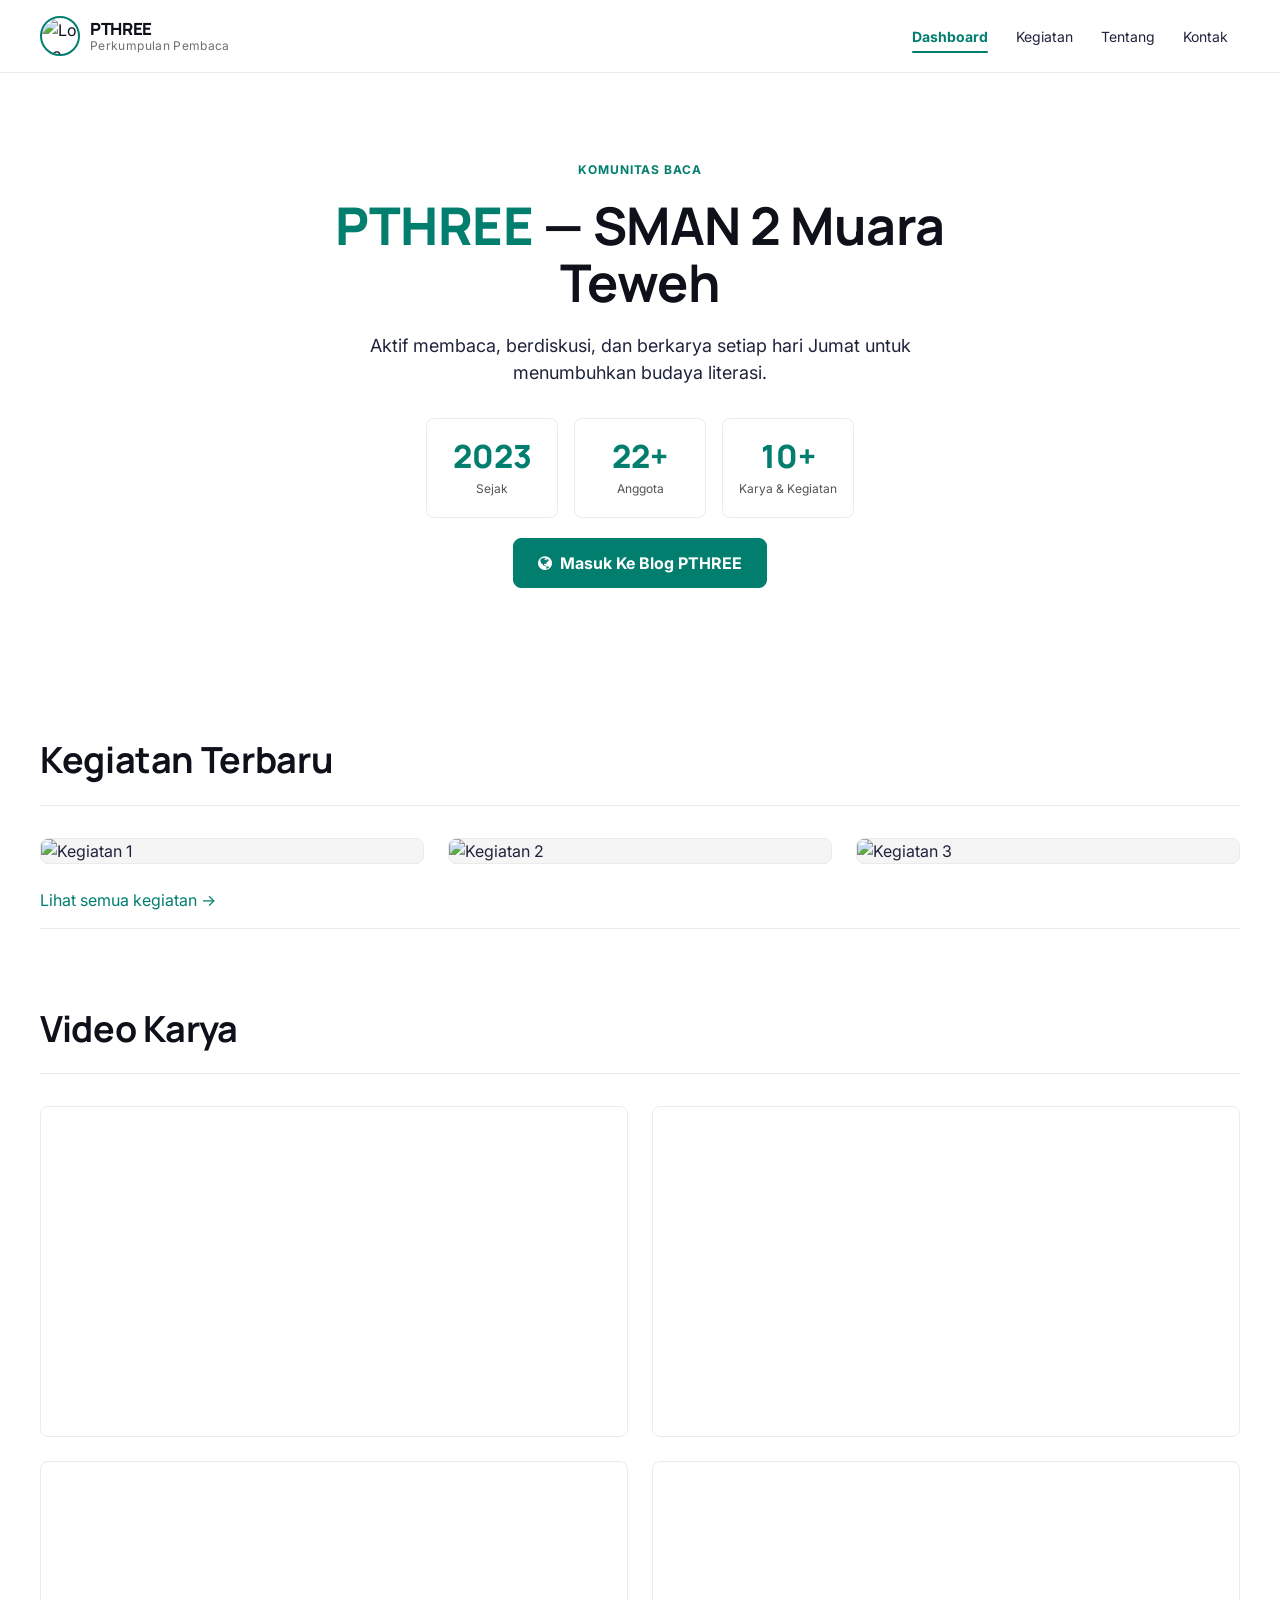
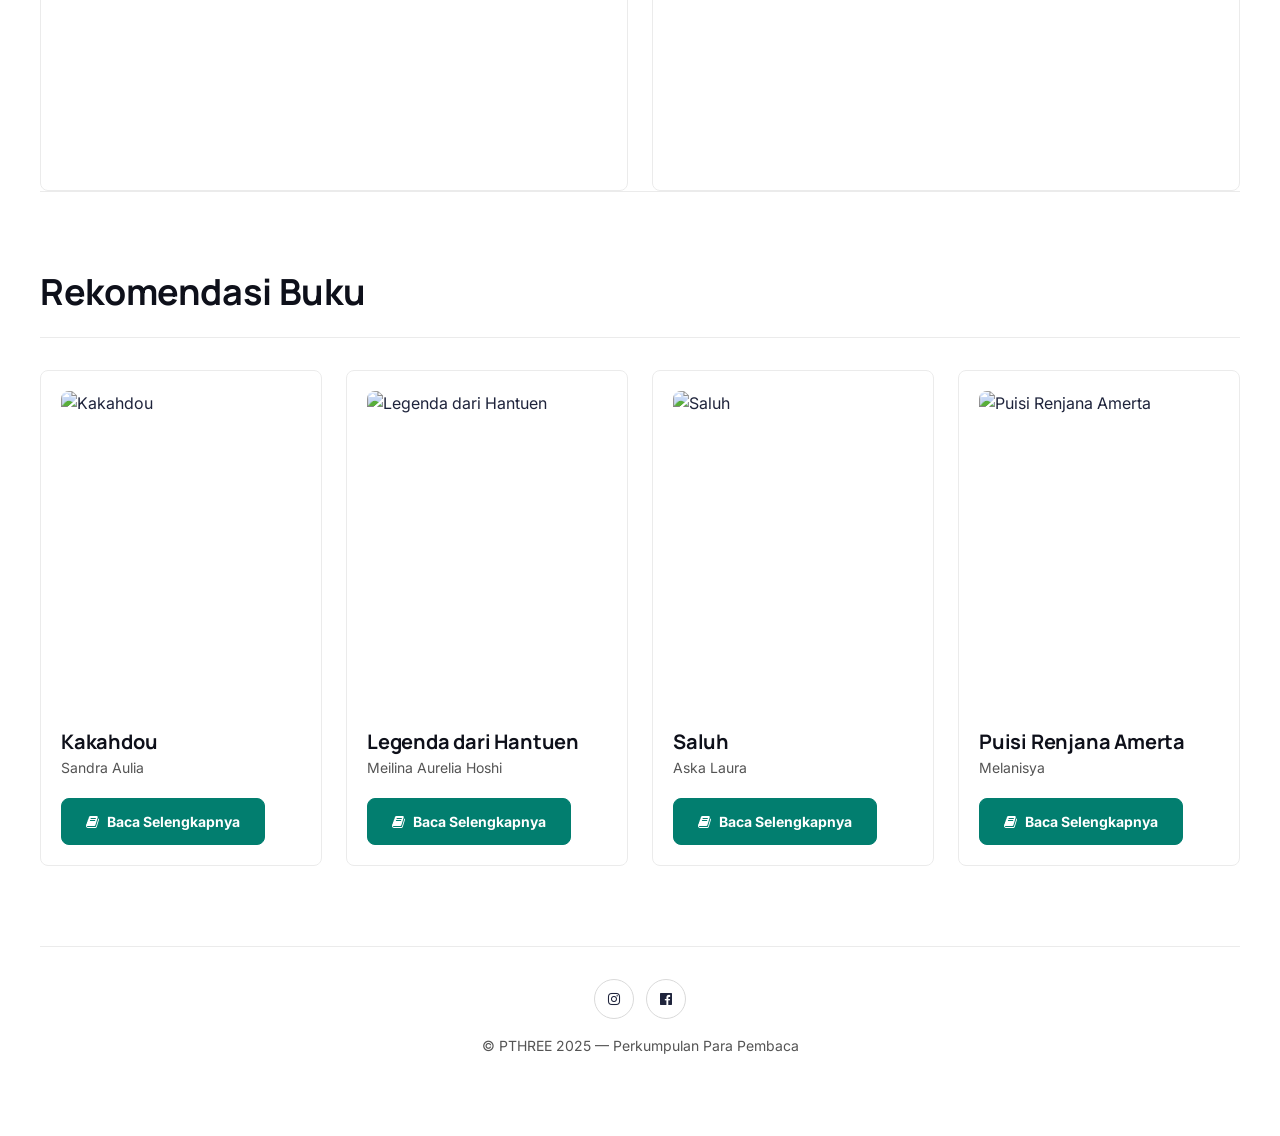
==== commit 717af9b5: "Pth : Update design" ====
--- a/index.html
+++ b/index.html
@@ -145,63 +145,8 @@
   <button id="backToTop" aria-label="Kembali ke atas">
     <i class="fa fa-arrow-up"></i>
   </button>
+  <script src="navigation.js"></script>
   <script>
-function bindMenu(){
-  const hamb = document.getElementById('hamb');
-  const menu = document.getElementById('menu');
-  if (!hamb || !menu) return;
-
-  const panel    = menu.querySelector('.mobile-menu__panel') || menu;
-  const backdrop = menu.querySelector('.mobile-menu__backdrop');
-  let lastFocus  = null;
-  let lastScrollY = 0;
-
-  const focusableSel = 'a[href], button:not([disabled]), [tabindex]:not([tabindex="-1"])';
-
-  function trapFocus(e){
-    if (e.key !== 'Tab') return;
-    const nodes = panel.querySelectorAll(focusableSel);
-    if (!nodes.length) return;
-    const first = nodes[0];
-    const last  = nodes[nodes.length - 1];
-    if (e.shiftKey && document.activeElement === first){ e.preventDefault(); last.focus(); }
-    else if (!e.shiftKey && document.activeElement === last){ e.preventDefault(); first.focus(); }
-  }
-
-  function onKeydown(e){ if (e.key === 'Escape') closeMenu(); trapFocus(e); }
-
-  function openMenu(){
-    menu.classList.add('open');
-    menu.setAttribute('aria-hidden','false');
-    hamb.setAttribute('aria-expanded','true');
-    lastFocus = document.activeElement;
-    lastScrollY = window.scrollY || 0;
-    document.body.classList.add('no-scroll');
-    document.body.style.top = -lastScrollY + 'px';
-    const firstFocusable = panel.querySelector('[data-autofocus]') || panel.querySelector(focusableSel);
-    if (firstFocusable) firstFocusable.focus({ preventScroll:true });
-    document.addEventListener('keydown', onKeydown);
-  }
-
-  function closeMenu(){
-    menu.classList.remove('open');
-    menu.setAttribute('aria-hidden','true');
-    hamb.setAttribute('aria-expanded','false');
-    document.body.classList.remove('no-scroll');
-    document.body.style.top = '';
-    window.scrollTo(0, lastScrollY);
-    document.removeEventListener('keydown', onKeydown);
-    if (lastFocus && lastFocus.focus) lastFocus.focus({ preventScroll:true });
-  }
-
-  hamb.addEventListener('click', openMenu);
-  menu.addEventListener('click', (e)=>{
-    if (e.target.closest('[data-close]')) { closeMenu(); return; }
-    const link = e.target.closest('a[href]');
-    if (link) closeMenu();
-  });
-  if (backdrop) backdrop.addEventListener('click', closeMenu);
-}
 
 function initReveals(){
   const els = document.querySelectorAll('.reveal, .reveal-stagger');
@@ -225,7 +170,6 @@
   });
 }
 
-bindMenu();
 initReveals();
 initSliderIfExists();
 initPageTransitions();
--- a/styles.css
+++ b/styles.css
@@ -43,6 +43,7 @@
   font-family: var(--font-glyph);
   font-size: var(--text-body);
   line-height: 1.5;
+  overflow-wrap: anywhere;
   overflow-x: hidden;
   -webkit-font-smoothing: antialiased;
 }
@@ -167,8 +168,8 @@
 
 .hamb {
   display: grid;
-  width: 40px;
-  height: 40px;
+  width: 44px;
+  height: 44px;
   place-content: center;
   color: var(--color-ink-black);
   background: var(--color-paper);
@@ -234,7 +235,7 @@
   pointer-events: none;
   background: rgba(14, 16, 26, .48);
   opacity: 0;
-  transition: opacity .25s var(--ease), visibility .25s var(--ease);
+  transition: opacity .25s var(--ease);
 }
 
 .mobile-menu.open {
@@ -243,21 +244,6 @@
   opacity: 1;
 }
 
-.mobile-menu:not(:has(.mobile-menu__panel)) {
-  display: flex;
-  flex-direction: column;
-  color: var(--color-paper);
-  background: var(--color-ink-black);
-  transform: translateY(-100%);
-  transition: opacity .25s var(--ease), transform .3s var(--ease), visibility .25s var(--ease);
-}
-
-.mobile-menu:not(:has(.mobile-menu__panel)).open {
-  visibility: visible;
-  pointer-events: auto;
-  opacity: 1;
-  transform: translateY(0);
-}
 
 .mobile-menu__backdrop {
   position: absolute;
@@ -271,6 +257,10 @@
   display: flex;
   width: min(88vw, 380px);
   height: 100%;
+  height: 100dvh;
+  overflow-y: auto;
+  overscroll-behavior: contain;
+  padding: env(safe-area-inset-top) env(safe-area-inset-right) env(safe-area-inset-bottom) 0;
   flex-direction: column;
   color: var(--color-paper);
   background: var(--color-ink-black);
@@ -288,14 +278,15 @@
   align-items: center;
   justify-content: space-between;
   padding: 16px;
+  flex-shrink: 0;
   border-bottom: 1px solid rgba(255, 255, 255, .16);
   font-family: var(--font-matter);
 }
 
 .mobile-menu__close {
   display: grid;
-  width: 38px;
-  height: 38px;
+  width: 44px;
+  height: 44px;
   place-content: center;
   color: var(--color-paper);
   background: transparent;
@@ -510,7 +501,7 @@
 
 .book-grid {
   display: grid;
-  grid-template-columns: repeat(auto-fit, minmax(220px, 1fr));
+  grid-template-columns: repeat(auto-fit, minmax(min(220px, 100%), 1fr));
   gap: 24px;
 }
 
@@ -617,7 +608,7 @@
 
 .grid {
   display: grid;
-  grid-template-columns: 1fr;
+  grid-template-columns: minmax(0, 1fr);
   gap: 24px;
 }
 
@@ -660,7 +651,7 @@
 
 .mentor {
   display: grid;
-  grid-template-columns: 64px 1fr;
+  grid-template-columns: 64px minmax(0, 1fr);
   align-items: center;
   gap: 16px;
   padding: 20px;
@@ -759,19 +750,19 @@
 }
 
 @keyframes pageIn {
-  from { opacity: 0; transform: translateY(8px); }
-  to { opacity: 1; transform: none; }
+  from { opacity: 0; }
+  to { opacity: 1; }
 }
 
 @keyframes pageOut {
-  to { opacity: 0; transform: translateY(6px); }
+  to { opacity: 0; }
 }
 
 #backToTop {
   position: fixed;
   right: 24px;
   bottom: 24px;
-  z-index: 1000;
+  z-index: 50;
   width: 44px;
   height: 44px;
   color: var(--color-paper);
@@ -878,8 +869,21 @@
     width: min(100% - 24px, var(--container));
   }
 
+  .card {
+    padding: 16px;
+  }
+
+  .hero {
+    padding: 40px 0 32px;
+  }
+
+  main > h1,
+  .page-subheading {
+    margin-top: 40px;
+  }
+
   .hero h1 {
-    font-size: 40px;
+    font-size: clamp(2rem, 9vw, 2.5rem);
   }
 
   .stats {
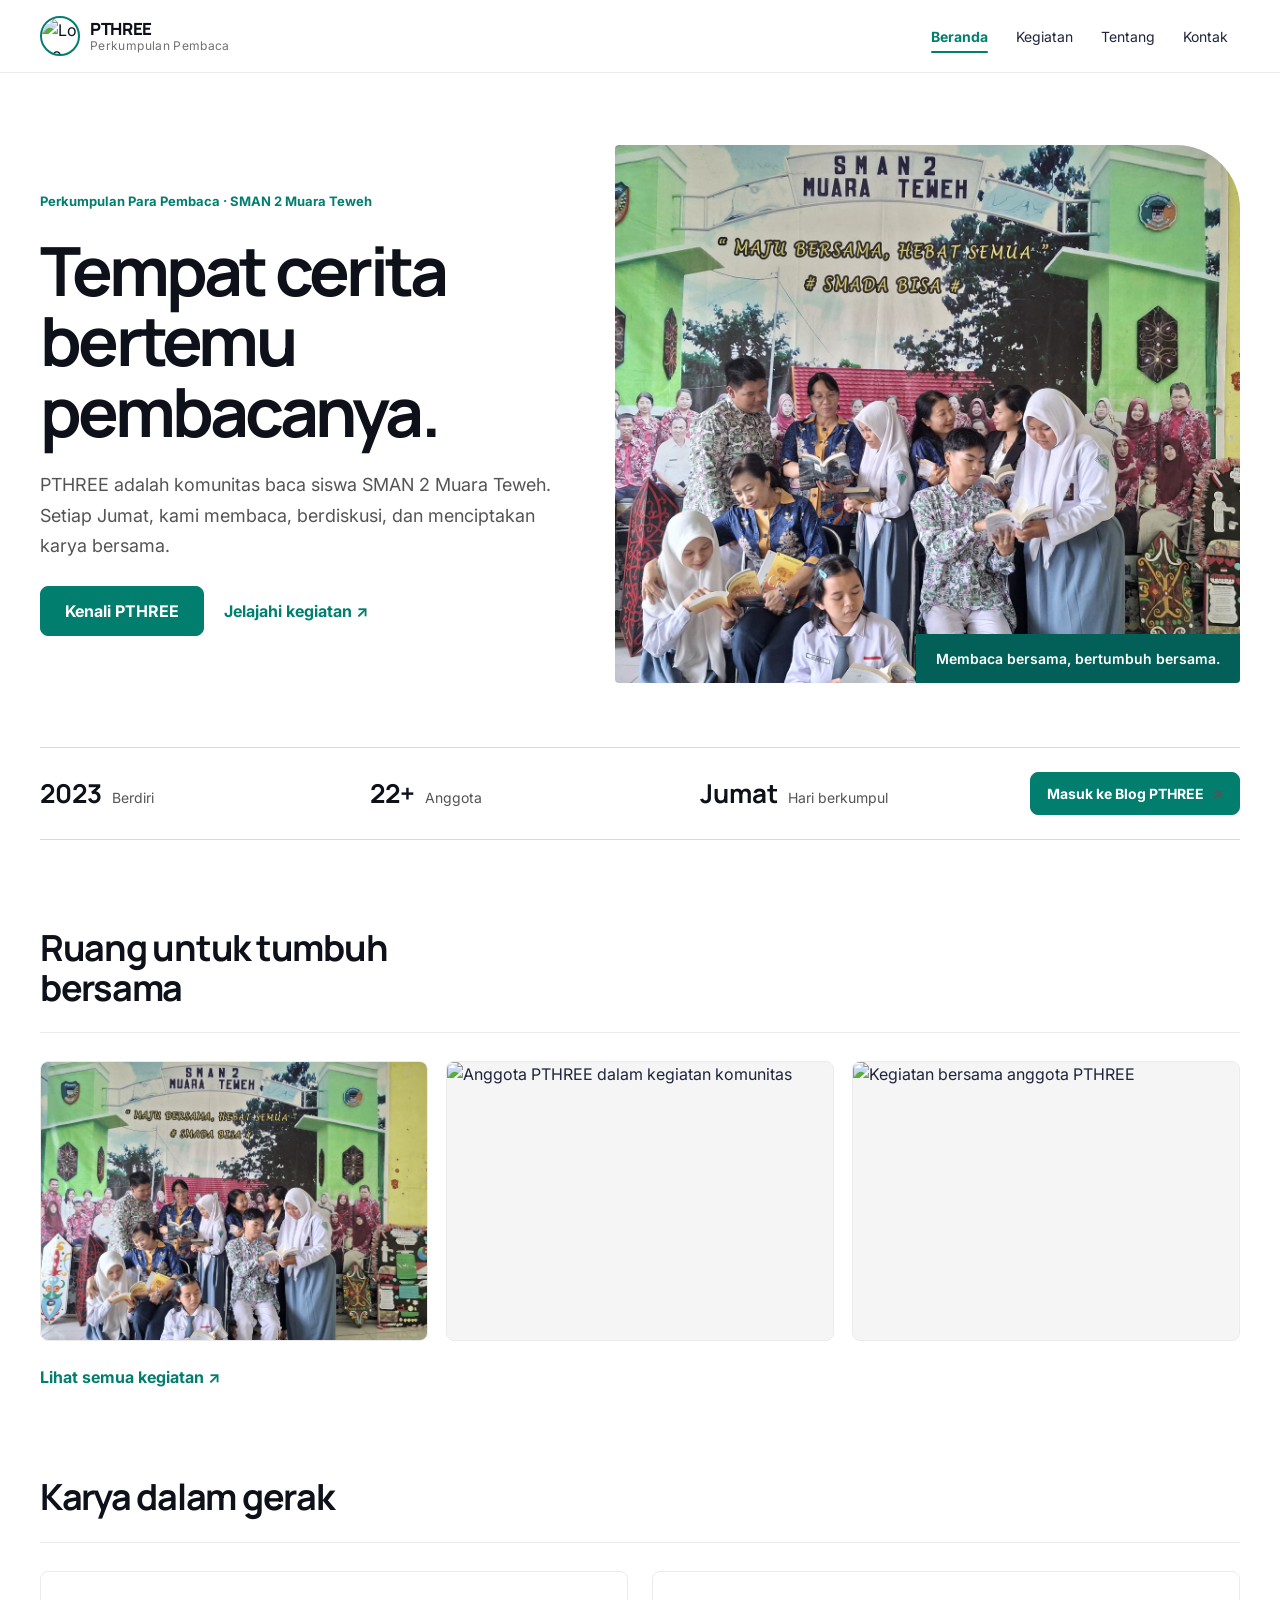
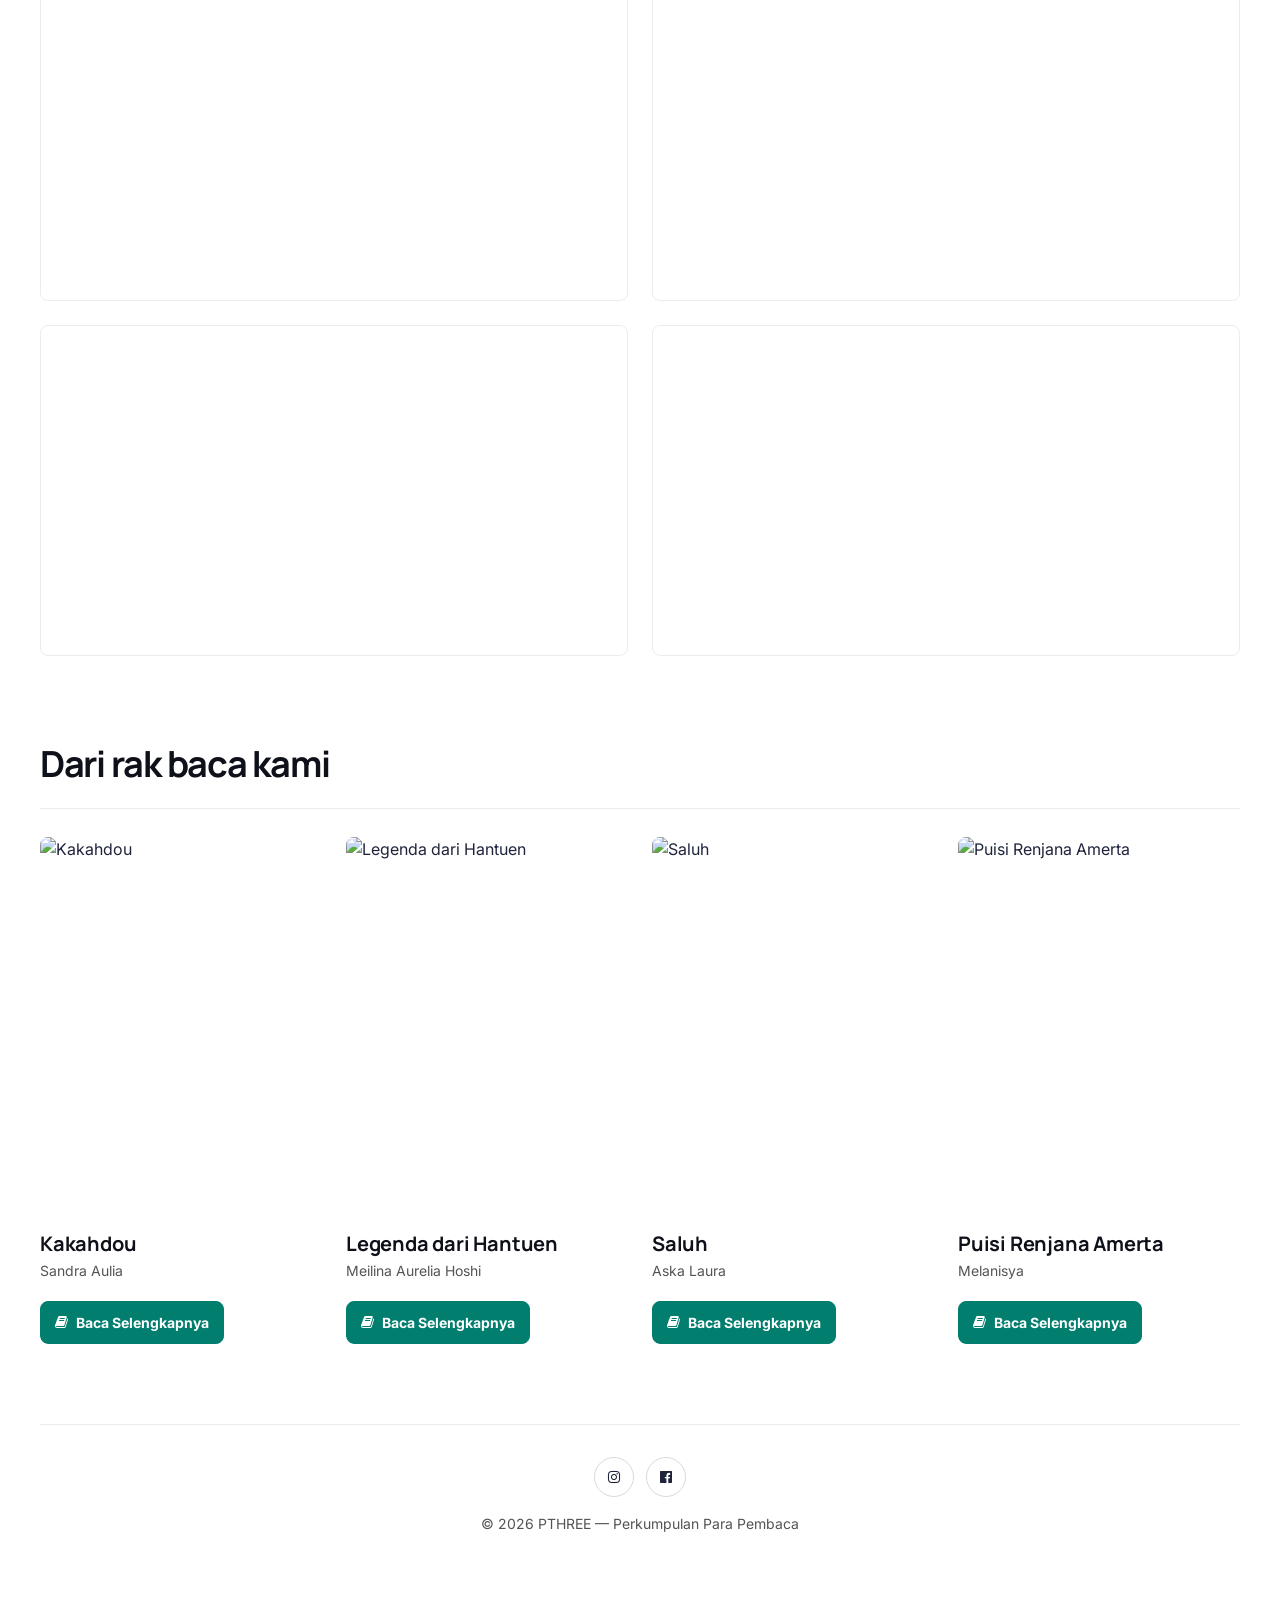
==== commit 8050630c: "P05: mengubah tata letak" ====
--- a/index.html
+++ b/index.html
@@ -5,8 +5,8 @@
   <meta name="viewport" content="width=device-width, initial-scale=1" />
   <link rel="icon" type="image/jpeg" href="https://i.imgur.com/u2k2fsE.jpg">
   <link rel="apple-touch-icon" href="https://i.imgur.com/u2k2fsE.jpg">
-  <title>PTHREE — Dashboard</title>
-  <meta name="description" content="Dashboard PTHREE — Komunitas Baca SMAN 2 Muara Teweh">
+  <title>PTHREE — Komunitas Baca SMAN 2 Muara Teweh</title>
+  <meta name="description" content="Profil PTHREE, komunitas baca SMAN 2 Muara Teweh. Kenali kegiatan, karya, dan buku pilihan anggota kami.">
   <link rel="preconnect" href="https://fonts.googleapis.com"><link rel="preconnect" href="https://fonts.gstatic.com" crossorigin>
   <link href="https://fonts.googleapis.com/css2?family=Inter:wght@400;500;600;700&family=Manrope:wght@700;800&display=swap" rel="stylesheet">
   <link rel="stylesheet" href="https://cdnjs.cloudflare.com/ajax/libs/font-awesome/4.7.0/css/font-awesome.min.css">
@@ -21,7 +21,7 @@
       </a>
 
       <nav class="nav-inline" aria-label="Navigasi utama">
-        <a class="nav-link active" href="index.html" aria-current="page">Dashboard</a>
+        <a class="nav-link active" href="index.html" aria-current="page">Beranda</a>
         <a class="nav-link" href="kegiatan.html">Kegiatan</a>
         <a class="nav-link" href="tentang.html">Tentang</a>
         <a class="nav-link" href="kontak.html">Kontak</a>
@@ -42,7 +42,7 @@
           </button>
         </div>
         <div class="mobile-menu__links">
-          <a class="active" href="index.html" aria-current="page">Dashboard</a>
+          <a class="active" href="index.html" aria-current="page">Beranda</a>
           <a href="kegiatan.html">Kegiatan</a>
           <a href="tentang.html">Tentang</a>
           <a href="kontak.html">Kontak</a>
@@ -51,37 +51,45 @@
     </nav>
   </header>
 
-  <main class="container">
-    <!-- HERO -->
-    <section class="hero reveal-stagger" id="home">
-      <div class="hero-card reveal-stagger">
-        <span class="eyebrow reveal">Komunitas Baca</span>
-        <h1 class="reveal"><b>PTHREE</b> — SMAN 2 Muara Teweh</h1>
-        <p class="reveal">Aktif membaca, berdiskusi, dan berkarya setiap hari Jumat untuk menumbuhkan budaya literasi.</p>
-        <div class="stats reveal-stagger">
-          <div class="stat"><b>2023</b><span>Sejak</span></div>
-          <div class="stat"><b>22+</b><span>Anggota</span></div>
-          <div class="stat"><b>10+</b><span>Karya & Kegiatan</span></div>
+  <main class="container home-page">
+    <section class="hero" id="home" aria-labelledby="home-title">
+      <div class="hero-card">
+        <span class="eyebrow">Perkumpulan Para Pembaca · SMAN 2 Muara Teweh</span>
+        <h1 id="home-title">Tempat cerita bertemu pembacanya.</h1>
+        <p>PTHREE adalah komunitas baca siswa SMAN 2 Muara Teweh. Setiap Jumat, kami membaca, berdiskusi, dan menciptakan karya bersama.</p>
+        <div class="hero-actions">
+          <a class="btn" href="tentang.html">Kenali PTHREE</a>
+          <a class="hero-link" href="kegiatan.html">Jelajahi kegiatan <span aria-hidden="true">↗</span></a>
         </div>
-        <div class="reveal"><a class="btn" href="https://blog.pthreesmada.my.id/" target="_blank" rel="noopener"><i class="fa fa-globe"></i> Masuk Ke Blog PTHREE</a></div>
+      </div>
+      <div class="hero-visual">
+        <img src="pthree-kegiatan.jpg" alt="Dokumentasi kegiatan komunitas baca PTHREE" fetchpriority="high">
+        <div class="hero-visual-caption">Membaca bersama, bertumbuh bersama.</div>
       </div>
     </section>
 
+    <div class="profile-facts" aria-label="Sekilas PTHREE">
+      <p><strong>2023</strong><span>Berdiri</span></p>
+      <p><strong>22+</strong><span>Anggota</span></p>
+      <p><strong>Jumat</strong><span>Hari berkumpul</span></p>
+      <a class="btn" href="https://blog.pthreesmada.my.id/" target="_blank" rel="noopener noreferrer">Masuk ke Blog PTHREE <span aria-hidden="true">↗</span></a>
+    </div>
+
     <!-- KEGIATAN (ringkas) -->
     <section class="section reveal" id="kegiatan">
-      <h2>Kegiatan Terbaru</h2>
+      <h2>Ruang untuk tumbuh bersama</h2>
       <div class="sep"></div>
       <div class="masonry">
-        <img src="https://ik.imagekit.io/3fgrgeqi6z/WhatsApp%20Image%202025-02-06%20at%2013.58.08_e13edae4.jpg?updatedAt=1761223838127" alt="Kegiatan 1" loading="lazy" decoding="async">
-        <img src="https://ik.imagekit.io/3fgrgeqi6z/WhatsApp%20Image%202024-11-26%20at%2016.50.57_e0c09027.jpg?updatedAt=1761224200756" alt="Kegiatan 2" loading="lazy" decoding="async">
-        <img src="https://i.imgur.com/VwV8I4m.jpeg" alt="Kegiatan 3" loading="lazy" decoding="async">
+        <img src="pthree-kegiatan.jpg" alt="Dokumentasi pertemuan PTHREE" loading="lazy" decoding="async">
+        <img src="https://ik.imagekit.io/3fgrgeqi6z/WhatsApp%20Image%202024-11-26%20at%2016.50.57_e0c09027.jpg?updatedAt=1761224200756" alt="Anggota PTHREE dalam kegiatan komunitas" loading="lazy" decoding="async">
+        <img src="https://i.imgur.com/VwV8I4m.jpeg" alt="Kegiatan bersama anggota PTHREE" loading="lazy" decoding="async">
       </div>
-      <p><a href="kegiatan.html">Lihat semua kegiatan →</a></p>
+      <p><a href="kegiatan.html">Lihat semua kegiatan <span aria-hidden="true">↗</span></a></p>
     </section>
 
     <!-- KARYA (YouTube) -->
     <section class="section reveal" id="karya">
-      <h2>Video Karya</h2>
+      <h2>Karya dalam gerak</h2>
       <div class="sep"></div>
       <div class="video-grid reveal-stagger">
         <iframe loading="lazy" src="https://www.youtube.com/embed/L-dse6L49-k" title="Video 1 PTHREE" allow="accelerometer; clipboard-write; encrypted-media; gyroscope; picture-in-picture; web-share" allowfullscreen></iframe>
@@ -93,7 +101,7 @@
 
     <!-- REKOMENDASI BUKU -->
     <section class="section reveal" id="buku">
-      <h2>Rekomendasi Buku</h2>
+      <h2>Dari rak baca kami</h2>
       <div class="sep"></div>
       <div class="book-grid reveal-stagger">
         <article class="book">
@@ -139,13 +147,14 @@
         <a href="https://www.instagram.com/pthree.smada" target="_blank" aria-label="Instagram"><i class="fa fa-instagram"></i></a>
         <a href="https://www.facebook.com/profile.php?id=61551546172231&mibextid=ZbWKwL" target="_blank" aria-label="Facebook"><i class="fa fa-facebook-official"></i></a>
       </div>
-      <p>© PTHREE 2025 — Perkumpulan Para Pembaca</p>
+      <p>© <span data-copyright-year></span> PTHREE — Perkumpulan Para Pembaca</p>
     </footer>
   </main>
   <button id="backToTop" aria-label="Kembali ke atas">
     <i class="fa fa-arrow-up"></i>
   </button>
-  <script src="navigation.js"></script>
+  <script src="image-utils.js"></script>
+   <script src="navigation.js"></script>
   <script>
 
 function initReveals(){
--- a/styles.css
+++ b/styles.css
@@ -915,3 +915,363 @@
     animation-duration: .01ms !important;
   }
 }
+
+/* Beranda profil: satu foto kegiatan menjadi fokus, bagian lain tetap tenang. */
+.home-page .hero {
+  display: grid;
+  grid-template-columns: minmax(0, .9fr) minmax(0, 1.1fr);
+  align-items: center;
+  gap: clamp(32px, 5vw, 80px);
+  padding: 72px 0 64px;
+  text-align: left;
+}
+
+.home-page .hero-card {
+  gap: 24px;
+  margin: 0;
+  text-align: left;
+}
+
+.home-page .eyebrow {
+  font-size: 13px;
+  letter-spacing: 0;
+  text-transform: none;
+}
+
+.home-page .hero h1 {
+  margin: 0;
+  font-size: clamp(2.8rem, 5.3vw, 5.25rem);
+  letter-spacing: -.055em;
+  line-height: 1.04;
+}
+
+.home-page .hero p {
+  max-width: 48ch;
+  margin: 0;
+  color: var(--color-graphite);
+  line-height: 1.7;
+}
+
+.hero-actions {
+  display: flex;
+  align-items: center;
+  flex-wrap: wrap;
+  gap: 20px;
+}
+
+.hero-link {
+  font-weight: 700;
+}
+
+.hero-visual {
+  position: relative;
+  min-width: 0;
+  overflow: hidden;
+  background: var(--color-cloud);
+  border-radius: 4px 64px 4px 4px;
+}
+
+.hero-visual img {
+  display: block;
+  width: 100%;
+  height: clamp(380px, 42vw, 560px);
+  object-fit: cover;
+}
+
+.hero-visual-caption {
+  position: absolute;
+  right: 0;
+  bottom: 0;
+  padding: 14px 20px;
+  color: var(--color-paper);
+  background: var(--color-grammarly-teal-dark);
+  font-size: 14px;
+  font-weight: 600;
+}
+
+.profile-facts {
+  display: grid;
+  grid-template-columns: repeat(3, minmax(0, 1fr)) auto;
+  align-items: center;
+  gap: 24px;
+  padding: 24px 0;
+  border-top: 1px solid var(--color-ash);
+  border-bottom: 1px solid var(--color-ash);
+}
+
+.profile-facts p {
+  display: flex;
+  align-items: baseline;
+  flex-wrap: wrap;
+  gap: 10px;
+  margin: 0;
+}
+
+.profile-facts strong {
+  color: var(--color-ink-black);
+  font-family: var(--font-matter);
+  font-size: 26px;
+  line-height: 1.2;
+}
+
+.profile-facts span {
+  color: var(--color-graphite);
+  font-size: 14px;
+}
+
+.profile-facts a {
+  font-weight: 700;
+  white-space: nowrap;
+}
+
+.home-page .section {
+  padding: 88px 0 0;
+}
+
+.home-page .section + .section {
+  border: 0;
+}
+
+.home-page .section h2 {
+  max-width: 20ch;
+  letter-spacing: -.035em;
+}
+
+.home-page .sep {
+  margin: 24px 0 28px;
+}
+
+.home-page .masonry {
+  display: grid;
+  grid-template-columns: repeat(3, minmax(0, 1fr));
+  gap: 18px;
+  column-count: auto;
+}
+
+.home-page .masonry img {
+  height: 280px;
+  margin: 0;
+  object-fit: cover;
+}
+
+.home-page #kegiatan > p {
+  margin: 24px 0 0;
+  font-weight: 700;
+}
+
+.home-page .book {
+  padding: 0;
+  border: 0;
+}
+
+.home-page .book img {
+  border-radius: 4px;
+}
+
+.home-page .book .btn {
+  padding: 10px 14px;
+}
+
+@media (max-width: 899.98px) {
+  .home-page .hero {
+    grid-template-columns: 1fr;
+    padding-top: 52px;
+  }
+
+  .home-page .hero h1 {
+    max-width: 14ch;
+  }
+
+  .hero-visual img {
+    height: clamp(300px, 55vw, 500px);
+  }
+
+  .profile-facts {
+    grid-template-columns: repeat(3, minmax(0, 1fr));
+  }
+
+  .profile-facts a {
+    grid-column: 1 / -1;
+  }
+}
+
+@media (max-width: 639.98px) {
+  .home-page .hero {
+    gap: 32px;
+    padding: 40px 0 32px;
+  }
+
+  .home-page .hero h1 {
+    font-size: clamp(2.5rem, 10vw, 4rem);
+  }
+
+  .hero-visual {
+    border-top-right-radius: 40px;
+  }
+
+  .hero-visual img {
+    height: 300px;
+  }
+
+  .profile-facts {
+    gap: 16px;
+  }
+
+  .profile-facts p {
+    display: block;
+  }
+
+  .profile-facts strong,
+  .profile-facts span {
+    display: block;
+  }
+
+  .profile-facts strong {
+    font-size: 21px;
+  }
+
+  .home-page .section {
+    padding-top: 64px;
+  }
+
+  .home-page .masonry {
+    grid-template-columns: 1fr;
+  }
+
+  .home-page .masonry img {
+    height: 230px;
+  }
+}
+
+/* Halaman dalam memakai ritme dan hierarki yang sama dengan beranda. */
+.inner-page .page-intro {
+  max-width: 880px;
+  padding: 80px 0 48px;
+}
+
+.inner-page .page-intro h1 {
+  margin: 16px 0 20px;
+  font-size: clamp(2.8rem, 6vw, 5rem);
+  letter-spacing: -.05em;
+  line-height: 1.05;
+}
+
+.inner-page .page-intro p {
+  max-width: 60ch;
+  margin: 0;
+  color: var(--color-graphite);
+  font-size: clamp(1rem, 2vw, 1.2rem);
+  line-height: 1.7;
+}
+
+.inner-page .page-intro .eyebrow {
+  font-size: 13px;
+  letter-spacing: 0;
+  text-transform: none;
+}
+
+.inner-page .card,
+.inner-page .mentor {
+  border-color: var(--color-ash);
+}
+
+.inner-page .intro {
+  max-width: 880px;
+  padding: 36px 0;
+  border: 0;
+  border-top: 1px solid var(--color-ash);
+  border-bottom: 1px solid var(--color-ash);
+  border-radius: 0;
+  font-size: 18px;
+  line-height: 1.75;
+}
+
+.inner-page .intro p:last-child {
+  margin-bottom: 0;
+}
+
+.inner-page .page-subheading {
+  margin-top: 88px;
+  letter-spacing: -.035em;
+}
+
+.inner-page .gallery-heading {
+  margin-top: 64px;
+  margin-bottom: 24px;
+  letter-spacing: -.035em;
+}
+
+.activities-page .carousel {
+  margin-top: 0;
+  border: 0;
+  border-radius: 4px 56px 4px 4px;
+}
+
+.activities-page .masonry img {
+  border-radius: 4px;
+}
+
+.contact-page .grid {
+  grid-template-columns: minmax(0, .8fr) minmax(0, 1.2fr);
+  align-items: start;
+  gap: 24px;
+}
+
+.contact-page .card {
+  padding: 32px;
+}
+
+.contact-page .card h2 {
+  margin-bottom: 24px;
+}
+
+@media (max-width: 767.98px) {
+  .inner-page .page-intro {
+    padding: 48px 0 36px;
+  }
+
+  .inner-page .page-subheading {
+    margin-top: 64px;
+  }
+
+  .contact-page .grid {
+    grid-template-columns: 1fr;
+  }
+
+  .contact-page .card {
+    padding: 24px;
+  }
+}
+
+@media (max-width: 480px) {
+  .inner-page .page-intro h1 {
+    font-size: 2.7rem;
+  }
+
+  .inner-page .intro {
+    padding: 24px 0;
+    font-size: 16px;
+  }
+
+  .contact-page .card {
+    padding: 16px;
+  }
+}
+
+.profile-facts .btn {
+  padding: 10px 16px;
+  color: var(--color-paper);
+  font-size: 14px;
+  text-align: center;
+}
+
+.profile-facts .btn:hover,
+.profile-facts .btn:focus-visible {
+  color: var(--color-paper);
+}
+
+@media (max-width: 899.98px) {
+  .profile-facts .btn {
+    justify-self: start;
+  }
+}
